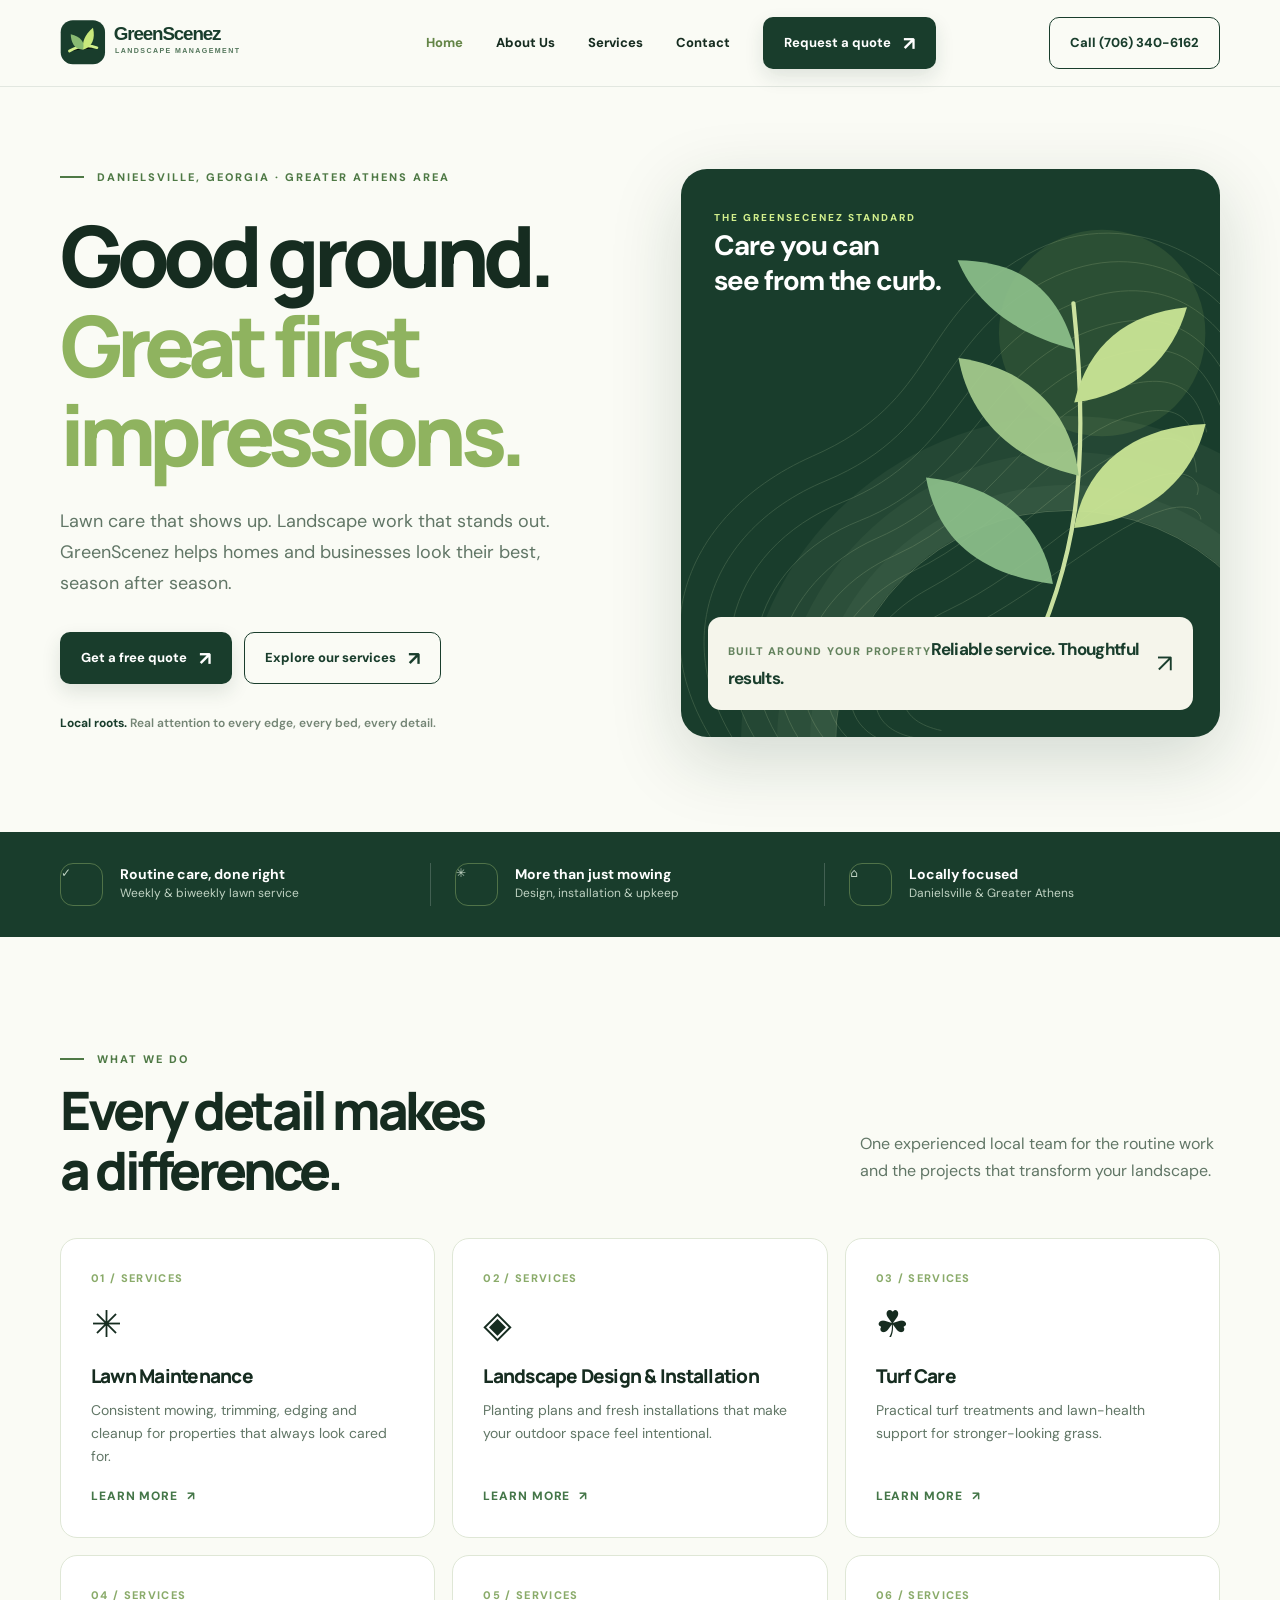
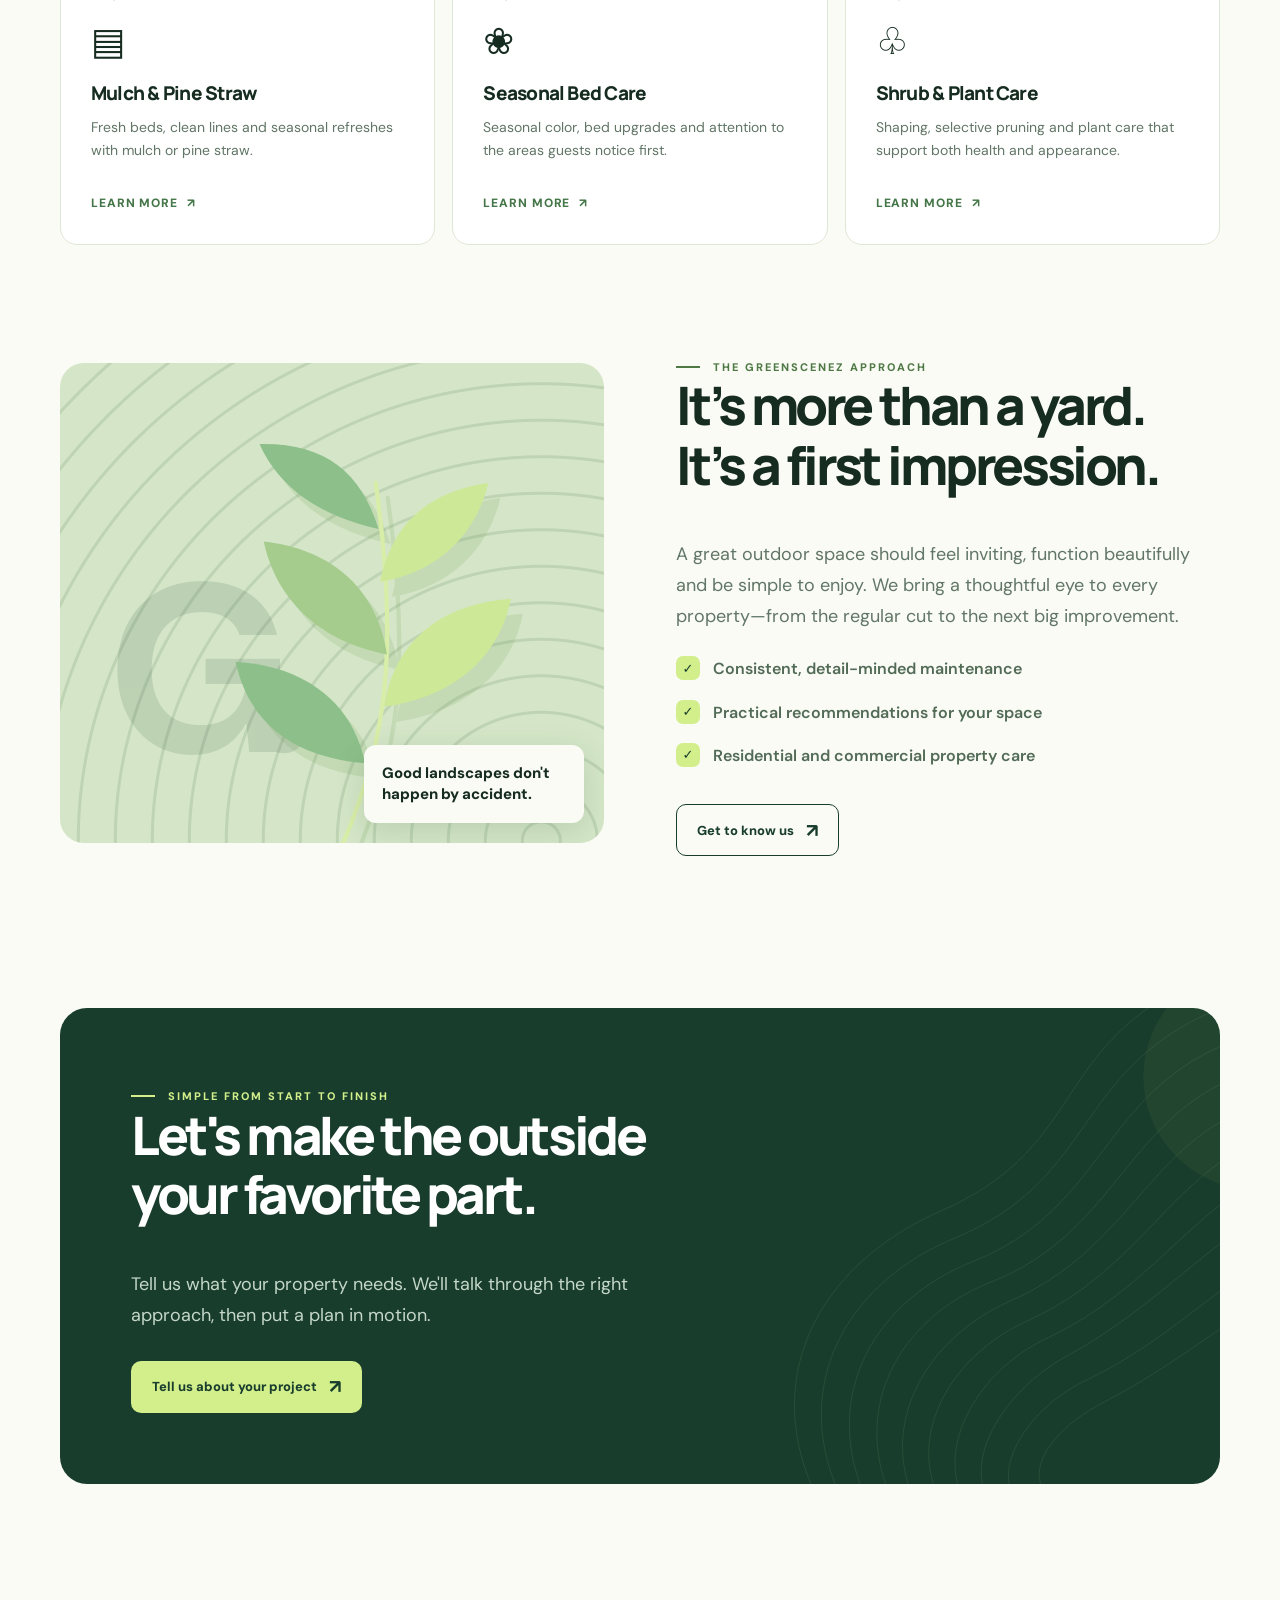
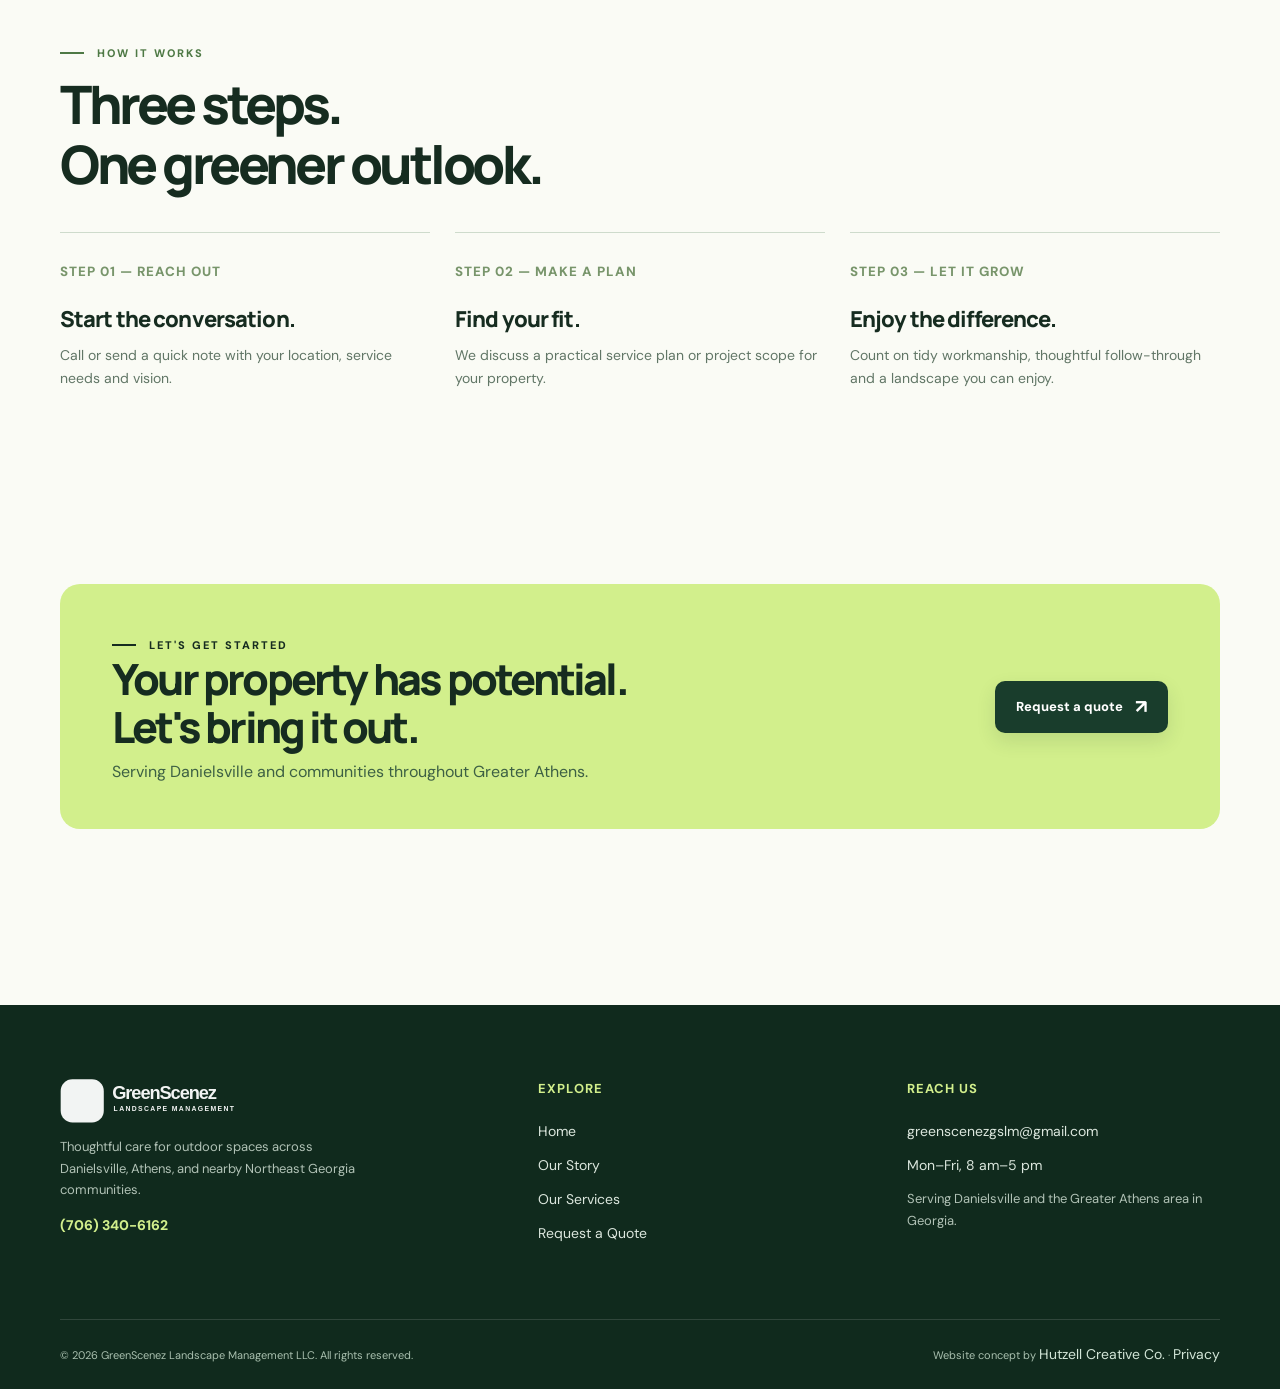
==== index.html @ 38d19617 "Add files via upload" ====
<!doctype html><html lang="en"><head><meta charset="utf-8"><meta name="viewport" content="width=device-width,initial-scale=1"><meta name="theme-color" content="#193d2c"><meta name="description" content="Local lawn maintenance, landscape installation and seasonal care across Danielsville and the Greater Athens area. Explore GreenScenez services."><meta name="robots" content="noindex,nofollow"><title>Landscaping &amp; Lawn Care in Danielsville, GA | GreenScenez Landscape Management</title><meta property="og:type" content="website"><meta property="og:title" content="Landscaping &amp; Lawn Care in Danielsville, GA | GreenScenez"><meta property="og:description" content="Local lawn maintenance, landscape installation and seasonal care across Danielsville and the Greater Athens area. Explore GreenScenez services."><link rel="icon" type="image/svg+xml" href="assets/favicon.svg"><link rel="stylesheet" href="assets/styles.css"><link rel="preconnect" href="https://fonts.googleapis.com"><link rel="preconnect" href="https://fonts.gstatic.com" crossorigin><script type="application/ld+json">{"@context":"https://schema.org","@type":"LandscapingBusiness","name":"GreenScenez Landscape Management LLC","telephone":"+1-706-340-6162","email":"greenscenezgslm@gmail.com","address":{"@type":"PostalAddress","postOfficeBoxNumber":"840","addressLocality":"Danielsville","addressRegion":"GA","postalCode":"30633","addressCountry":"US"},"areaServed":["Madison County, Georgia","Clarke County, Georgia","Oconee County, Georgia","Jackson County, Georgia","Banks County, Georgia","Franklin County, Georgia"],"openingHoursSpecification":{"@type":"OpeningHoursSpecification","dayOfWeek":["Monday","Tuesday","Wednesday","Thursday","Friday"],"opens":"08:00","closes":"17:00"}}</script><script defer src="assets/script.js"></script></head><body><a class="skip" href="#main">Skip to content</a><header class="nav"><div class="container nav-inner"><a class="brand" href="index.html" aria-label="GreenScenez home"><img src="assets/wordmark.svg" alt="GreenScenez Landscape Management" width="252" height="49"></a><nav class="nav-links" id="site-menu" aria-label="Main navigation"><a href="index.html" aria-current="page">Home</a><a href="about.html">About Us</a><a href="services.html">Services</a><a href="contact.html">Contact</a><a href="contact.html" class="btn primary">Request a quote <span class="arrow" aria-hidden="true">↗</span></a></nav><div class="nav-actions"><a class="btn outline" href="tel:+17063406162">Call (706) 340-6162</a><button class="nav-toggle" type="button" aria-label="Toggle navigation" aria-controls="site-menu" aria-expanded="false"><span></span><span></span><span></span></button></div></div></header><main id="main"><section class="hero"><div class="container hero-grid"><div class="hero-copy reveal"><span class="eyebrow green">Danielsville, Georgia · Greater Athens Area</span><h1 class="display">Good ground.<br><span class="outline-text">Great first impressions.</span></h1><p class="lead">Lawn care that shows up. Landscape work that stands out. GreenScenez helps homes and businesses look their best, season after season.</p><div class="hero-cta"><a class="btn primary" href="contact.html">Get a free quote <span class="arrow">↗</span></a><a class="btn outline" href="services.html">Explore our services <span class="arrow">↗</span></a></div><p class="micro"><strong>Local roots.</strong> Real attention to every edge, every bed, every detail.</p></div><div class="showcase reveal" role="img" aria-label="Decorative botanical illustration and contour-line design; no project photograph"><div class="showcase-top"><span>THE GREENSECENEZ STANDARD</span><strong>Care you can<br>see from the curb.</strong></div><img src="assets/sprig.svg" alt="" class="showcase-sprig"><div class="showcase-label"><div><small>Built around your property</small><strong>Reliable service. Thoughtful results.</strong></div><span class="arrow" style="font-size:25px">↗</span></div></div></div></section>
<section class="proof-strip"><div class="container proof-inner"><div class="proof-item"><span class="proof-icon">✓</span><div><strong>Routine care, done right</strong><span>Weekly &amp; biweekly lawn service</span></div></div><div class="proof-item"><span class="proof-icon">✳</span><div><strong>More than just mowing</strong><span>Design, installation &amp; upkeep</span></div></div><div class="proof-item"><span class="proof-icon">⌂</span><div><strong>Locally focused</strong><span>Danielsville &amp; Greater Athens</span></div></div></div></section>
<section class="section"><div class="container"><div class="section-head reveal"><div><span class="eyebrow green">What we do</span><h2>Every detail makes<br>a difference.</h2></div><p>One experienced local team for the routine work and the projects that transform your landscape.</p></div><div class="services-grid"><a href="services.html" class="service-card reveal"><small class="service-num">01 / SERVICES</small><span class="service-glyph" aria-hidden="true">✳</span><h3>Lawn Maintenance</h3><p>Consistent mowing, trimming, edging and cleanup for properties that always look cared for.</p><span class="text-link">Learn more <span aria-hidden="true">↗</span></span></a><a href="services.html" class="service-card reveal"><small class="service-num">02 / SERVICES</small><span class="service-glyph" aria-hidden="true">◈</span><h3>Landscape Design & Installation</h3><p>Planting plans and fresh installations that make your outdoor space feel intentional.</p><span class="text-link">Learn more <span aria-hidden="true">↗</span></span></a><a href="services.html" class="service-card reveal"><small class="service-num">03 / SERVICES</small><span class="service-glyph" aria-hidden="true">☘</span><h3>Turf Care</h3><p>Practical turf treatments and lawn-health support for stronger-looking grass.</p><span class="text-link">Learn more <span aria-hidden="true">↗</span></span></a><a href="services.html" class="service-card reveal"><small class="service-num">04 / SERVICES</small><span class="service-glyph" aria-hidden="true">▤</span><h3>Mulch & Pine Straw</h3><p>Fresh beds, clean lines and seasonal refreshes with mulch or pine straw.</p><span class="text-link">Learn more <span aria-hidden="true">↗</span></span></a><a href="services.html" class="service-card reveal"><small class="service-num">05 / SERVICES</small><span class="service-glyph" aria-hidden="true">❀</span><h3>Seasonal Bed Care</h3><p>Seasonal color, bed upgrades and attention to the areas guests notice first.</p><span class="text-link">Learn more <span aria-hidden="true">↗</span></span></a><a href="services.html" class="service-card reveal"><small class="service-num">06 / SERVICES</small><span class="service-glyph" aria-hidden="true">♧</span><h3>Shrub & Plant Care</h3><p>Shaping, selective pruning and plant care that support both health and appearance.</p><span class="text-link">Learn more <span aria-hidden="true">↗</span></span></a></div></div></section><section class="section sm" style="padding-top:0"><div class="container"><div class="two-col"><div class="picture-block art reveal"><span class="big-symbol">G.</span><img src="assets/sprig.svg" alt="" loading="lazy"><span class="overlay-tag">Good landscapes don't happen by accident.</span></div><div class="reveal"><span class="eyebrow green">The GreenScenez approach</span><h2>It’s more than a yard.<br>It’s a first impression.</h2><p class="lead">A great outdoor space should feel inviting, function beautifully and be simple to enjoy. We bring a thoughtful eye to every property—from the regular cut to the next big improvement.</p><div class="bullets"><div class="bullet"><span>Consistent, detail-minded maintenance</span></div><div class="bullet"><span>Practical recommendations for your space</span></div><div class="bullet"><span>Residential and commercial property care</span></div></div><a href="about.html" class="btn outline">Get to know us <span class="arrow">↗</span></a></div></div></div></section><section class="section sm"><div class="container"><div class="panel-dark reveal"><span class="eyebrow lime">Simple from start to finish</span><h2>Let's make the outside<br>your favorite part.</h2><p class="lead" style="max-width:530px">Tell us what your property needs. We'll talk through the right approach, then put a plan in motion.</p><div style="margin-top:30px"><a href="contact.html" class="btn lime">Tell us about your project <span class="arrow">↗</span></a></div></div></div></section><section class="section sm"><div class="container"><div class="section-head"><div><span class="eyebrow green">How it works</span><h2>Three steps.<br>One greener outlook.</h2></div></div><div class="steps"><div class="step reveal"><small>STEP 01 — REACH OUT</small><h3>Start the conversation.</h3><p>Call or send a quick note with your location, service needs and vision.</p></div><div class="step reveal"><small>STEP 02 — MAKE A PLAN</small><h3>Find your fit.</h3><p>We discuss a practical service plan or project scope for your property.</p></div><div class="step reveal"><small>STEP 03 — LET IT GROW</small><h3>Enjoy the difference.</h3><p>Count on tidy workmanship, thoughtful follow-through and a landscape you can enjoy.</p></div></div></div></section><section class="section sm"><div class="container"><div class="cta-panel reveal"><div><span class="eyebrow">Let's get started</span><h2>Your property has potential.<br>Let's bring it out.</h2><p>Serving Danielsville and communities throughout Greater Athens.</p></div><a class="btn primary" href="contact.html">Request a quote <span class="arrow">↗</span></a></div></div></section></main><footer class="footer"><div class="container footer-main"><div><a class="brand" href="index.html"><img src="assets/wordmark.svg" alt="GreenScenez Landscape Management"></a><p>Thoughtful care for outdoor spaces across Danielsville, Athens, and nearby Northeast Georgia communities.</p><a href="tel:+17063406162" style="color:var(--leaf);font-weight:800">(706) 340-6162</a></div><div><h4>Explore</h4><a href="index.html">Home</a><a href="about.html">Our Story</a><a href="services.html">Our Services</a><a href="contact.html">Request a Quote</a></div><div><h4>Reach us</h4><a href="mailto:greenscenezgslm@gmail.com">greenscenezgslm@gmail.com</a><a href="tel:+17063406162">Mon–Fri, 8 am–5 pm</a><p>Serving Danielsville and the Greater Athens area in Georgia.</p></div></div><div class="container footer-bottom"><span>© <span data-year>2026</span> GreenScenez Landscape Management LLC. All rights reserved.</span><span>Website concept by <a href="https://hutzellcreativeco.com/" rel="noopener" target="_blank">Hutzell Creative Co.</a> · <a href="privacy.html">Privacy</a></span></div></footer></body></html>
---- assets/styles.css ----
@import url('https://fonts.googleapis.com/css2?family=DM+Sans:wght@400;500;600;700;800&family=Manrope:wght@400;500;600;700;800&display=swap');
:root{--pine:#193d2c;--forest:#113020;--leaf:#d2ef8c;--sage:#8cbf8a;--muted:#617666;--cream:#f5f5eb;--chalk:#fafbf5;--line:#dfe7d6;--ink:#162c20;--radius:20px}*{box-sizing:border-box}html{scroll-behavior:smooth;scroll-padding-top:90px}body{margin:0;background:var(--chalk);color:var(--ink);font:16px/1.65 'DM Sans',system-ui,sans-serif;-webkit-font-smoothing:antialiased}a{color:inherit;text-decoration:none}button,input,textarea,select{font:inherit}button{cursor:pointer}img{max-width:100%;display:block}svg{display:block}::selection{background:var(--leaf);color:var(--forest)}.skip{position:absolute;top:-90px;left:12px;z-index:500;background:white;padding:10px 18px}.skip:focus{top:8px}.container{width:min(1160px,calc(100% - 48px));margin-inline:auto}.nav{position:sticky;top:0;z-index:100;background:rgba(250,251,245,.94);backdrop-filter:blur(18px);border-bottom:1px solid rgba(25,61,44,.1)}.nav-inner{min-height:86px;display:flex;align-items:center;justify-content:space-between;gap:20px}.brand{display:flex;align-items:center}.brand img{width:252px;height:auto}.nav-links{display:flex;align-items:center;gap:33px}.nav-links a{font-weight:750;font-size:13px;transition:color .2s}.nav-links a:not(.btn):hover,.nav-links a[aria-current=page]{color:#648547}.nav-actions{display:flex;align-items:center;gap:12px}.nav-toggle{display:none;border:1px solid var(--line);width:44px;height:44px;background:transparent;border-radius:10px;align-items:center;justify-content:center;flex-direction:column;gap:5px}.nav-toggle span{width:18px;height:2px;background:var(--pine);border-radius:3px}.btn{display:inline-flex;align-items:center;gap:12px;justify-content:center;min-height:52px;padding:13px 20px;border-radius:10px;font-weight:800;font-size:13px;border:1px solid transparent;transition:transform .2s,background .2s,color .2s,box-shadow .2s}.btn:hover{transform:translateY(-2px)}.btn.primary{background:var(--pine);color:white;box-shadow:0 8px 19px rgba(25,61,44,.12)}.btn.primary:hover{background:#2b5c38}.btn.lime{background:var(--leaf);color:var(--pine)}.btn.lime:hover{background:#e5faad}.btn.outline{border-color:var(--pine);color:var(--pine);background:transparent}.btn.light{background:white;color:var(--pine)}.arrow{font-size:19px;line-height:1}.eyebrow{font-size:11px;font-weight:800;letter-spacing:2px;text-transform:uppercase;display:inline-flex;align-items:center;gap:13px}.eyebrow:before{content:'';height:2px;width:24px;background:currentColor}.eyebrow.green{color:#4e7945}.eyebrow.lime{color:var(--leaf)}.display,h1,h2,h3,p{margin-top:0}.display{font-family:Manrope,system-ui,sans-serif;font-weight:800;letter-spacing:-.075em;line-height:1.055;font-size:clamp(53px,6.6vw,93px)}h1{font-family:Manrope,system-ui,sans-serif;font-weight:800;font-size:clamp(45px,5.4vw,73px);letter-spacing:-.067em;line-height:1.07}h2{font-family:Manrope,system-ui,sans-serif;font-weight:800;font-size:clamp(32px,4.3vw,53px);letter-spacing:-.065em;line-height:1.12}h3{font-family:Manrope,system-ui,sans-serif;font-weight:800;font-size:22px;letter-spacing:-.04em;line-height:1.24}p{color:var(--muted)}.lead{font-size:18px;line-height:1.73}.section{padding-block:105px}.section.sm{padding-block:76px}.section-head{display:flex;align-items:end;justify-content:space-between;gap:22px;margin-bottom:38px}.section-head h2{max-width:680px;margin:13px 0 0}.section-head p{max-width:360px}.hero{overflow:hidden}.hero-grid{display:grid;grid-template-columns:1fr 0.97fr;min-height:675px;align-items:center;gap:65px;padding-block:73px 86px}.hero-copy{max-width:590px}.hero-copy h1{margin:24px 0 28px}.hero-copy .outline-text{color:#8fb35f}.hero-copy .lead{max-width:505px}.hero-cta{display:flex;gap:12px;flex-wrap:wrap;margin-top:33px}.micro{margin-top:30px;color:#748575;font-size:12px;font-weight:600}.micro strong{color:var(--pine)}.showcase{height:568px;border-radius:26px;background:var(--pine);position:relative;overflow:hidden;isolation:isolate;box-shadow:0 22px 70px rgba(19,54,36,.17)}.showcase:before{content:'';position:absolute;inset:0;background:url('contours.svg') center/cover no-repeat;opacity:1}.showcase:after{content:'';position:absolute;right:-15%;bottom:-42%;width:86%;aspect-ratio:1;border-radius:50%;border:1px solid rgba(223,242,190,.24);box-shadow:0 0 0 25px rgba(223,242,190,.04),0 0 0 58px rgba(223,242,190,.045),0 0 0 94px rgba(223,242,190,.05)}.showcase-top{position:absolute;left:33px;top:34px;color:var(--leaf);z-index:1}.showcase-top span{font-size:10px;letter-spacing:2px;font-weight:800}.showcase-top strong{display:block;font-size:28px;letter-spacing:-1px;color:#fff;line-height:1.24}.showcase-sprig{position:absolute;width:80%;max-width:440px;height:80%;object-fit:contain;right:-8%;bottom:6%;transform:rotate(2deg);opacity:.93;z-index:1}.showcase-label{position:absolute;bottom:27px;left:27px;right:27px;padding:18px 20px;background:#f5f5eb;color:var(--pine);border-radius:13px;display:flex;align-items:center;justify-content:space-between;z-index:2;gap:12px}.showcase-label strong{font-size:17px;letter-spacing:-.04em}.showcase-label small{font-size:11px;letter-spacing:.11em;text-transform:uppercase;font-weight:800;color:#63825d}.proof-strip{background:var(--pine);color:white}.proof-inner{display:grid;grid-template-columns:repeat(3,1fr);gap:24px;padding-block:31px}.proof-item{display:flex;align-items:center;gap:17px;border-right:1px solid rgba(255,255,255,.18);padding-right:16px}.proof-item:last-child{border:0}.proof-icon{display:grid;place-items:center;flex:0 0 43px;height:43px;border-radius:13px;border:1px solid rgba(210,239,140,.3);font-size:18px;color:var(--leaf)}.proof-item strong{font-size:14px;display:block;line-height:1.3}.proof-item span{font-size:12px;color:#bfd2c2;display:block}.services-grid{display:grid;grid-template-columns:repeat(3,1fr);gap:17px}.service-card{background:#fff;border:1px solid var(--line);border-radius:17px;padding:30px;min-height:290px;display:flex;flex-direction:column;transition:box-shadow .24s,transform .24s,border-color .24s}.service-card:hover{box-shadow:0 14px 45px rgba(22,55,35,.09);transform:translateY(-3px);border-color:#c2d9b1}.service-num{font-size:11px;font-weight:800;letter-spacing:.12em;color:#8aab6a}.service-glyph{font-size:37px;margin:19px 0 22px;line-height:1}.service-card h3{font-size:19px;margin:0 0 10px}.service-card p{font-size:14px;margin:0 0 19px}.service-card .text-link{margin-top:auto}.text-link{display:inline-flex;align-items:center;gap:9px;font-size:12px;font-weight:800;color:#447648;text-transform:uppercase;letter-spacing:.9px}.text-link:hover{text-decoration:underline}.panel-dark{border-radius:27px;background:var(--pine);color:white;padding:71px;position:relative;overflow:hidden}.panel-dark p{color:#c4d7c8}.panel-dark h2{max-width:660px}.panel-dark .eyebrow{color:var(--leaf)}.panel-dark:after{content:'';position:absolute;right:-180px;top:-110px;width:620px;height:620px;pointer-events:none;background:url('contours.svg') center/contain no-repeat;opacity:.5}.panel-dark>*,.panel-dark .narrow{position:relative;z-index:1}.two-col{display:grid;grid-template-columns:1fr 1fr;align-items:center;gap:72px}.picture-block{min-height:480px;border-radius:24px;position:relative;overflow:hidden;background:#e6eddf}.picture-block.art{background:#d4e6c7}.picture-block:before{content:'';position:absolute;inset:-5%;background:repeating-radial-gradient(ellipse at 85% 95%,transparent 0 17px,rgba(40,87,44,.13) 18px 20px,transparent 21px 37px)}.picture-block .big-symbol{font-size:240px;letter-spacing:-.15em;line-height:1;position:absolute;left:9%;bottom:11%;color:var(--pine);font-weight:800;opacity:.12}.picture-block .overlay-tag{position:absolute;right:20px;bottom:20px;max-width:220px;padding:18px;background:var(--chalk);border-radius:12px;font-weight:800;line-height:1.4;font-size:15px;box-shadow:0 8px 30px #254b2b24}.picture-block img{max-height:94%;position:absolute;left:22%;bottom:-8%;filter:drop-shadow(12px 15px 0 #6e985328)}.bullets{display:grid;gap:17px;margin:24px 0 35px}.bullet{display:flex;align-items:flex-start;gap:13px}.bullet:before{content:'✓';color:var(--pine);display:grid;place-items:center;flex:0 0 24px;height:24px;background:var(--leaf);border-radius:7px;font-size:13px;font-weight:800}.bullet span{font-weight:600;color:#526b56}.steps{display:grid;grid-template-columns:repeat(3,1fr);gap:25px;margin-top:35px}.step{border-top:1px solid #cedbcc;padding:28px 0}.step small{display:block;color:#78956b;font-weight:800;margin-bottom:23px;letter-spacing:1px}.step h3{margin:0 0 11px}.step p{font-size:14px}.cta-panel{display:flex;align-items:center;justify-content:space-between;gap:25px;padding:44px 52px;background:var(--leaf);border-radius:20px}.cta-panel h2{font-size:clamp(28px,4vw,43px);max-width:620px;margin:0}.cta-panel p{margin:8px 0 0;color:#3d6044}.page-hero{padding:94px 0 75px;background:var(--cream);position:relative;overflow:hidden}.page-hero:after{content:'';position:absolute;right:-20%;bottom:-80%;width:800px;height:800px;background:url('contours.svg') center/cover;filter:brightness(.5);opacity:.27;pointer-events:none}.page-hero .container{position:relative;z-index:1}.page-hero h1{max-width:830px;margin:20px 0}.page-hero .lead{max-width:690px}.small-cap{font-size:12px;font-weight:800;letter-spacing:1px;text-transform:uppercase}.feature-list{display:grid;grid-template-columns:repeat(2,1fr);gap:16px;margin-top:38px}.feature{background:white;border:1px solid var(--line);border-radius:14px;padding:25px}.feature .feature-icon{width:38px;height:38px;border-radius:10px;display:grid;place-items:center;background:var(--cream);font-size:21px;margin-bottom:19px}.feature h3{font-size:18px;margin-bottom:7px}.feature p{font-size:14px;margin:0}.area-tags{display:flex;flex-wrap:wrap;gap:10px;margin-top:22px}.area-tag{border:1px solid #d6e2cb;border-radius:100px;padding:8px 14px;color:#54765a;background:#fff;font-size:13px;font-weight:700}.services-list{display:grid;gap:15px}.service-row{display:grid;grid-template-columns:92px 1fr auto;align-items:start;gap:30px;border:1px solid var(--line);background:white;border-radius:18px;padding:32px}.service-row .number{width:62px;height:62px;background:var(--cream);color:var(--pine);border-radius:16px;display:grid;place-items:center;font-size:22px;font-weight:800}.service-row h2{font-size:26px;margin:2px 0 9px}.service-row p{max-width:730px;font-size:14px;margin:0}.service-row .service-tag{color:#4c7e52;font-size:11px;font-weight:800;text-transform:uppercase;letter-spacing:1px;white-space:nowrap}.contact-grid{display:grid;grid-template-columns:0.86fr 1.14fr;gap:60px}.contact-card{background:var(--pine);color:white;padding:43px;border-radius:22px;position:relative;overflow:hidden}.contact-card:after{content:'';position:absolute;right:-240px;bottom:-290px;width:600px;height:600px;background:url('contours.svg') center/cover;opacity:.4;pointer-events:none}.contact-card>*{position:relative;z-index:1}.contact-card h2{font-size:34px}.contact-card p{color:#c4d9c8}.contact-detail{display:flex;align-items:flex-start;gap:13px;padding:18px 0;border-top:1px solid #ffffff22}.contact-detail b{display:block;font-size:12px;letter-spacing:.1em;text-transform:uppercase;color:var(--leaf)}.contact-detail a,.contact-detail span{color:#fff;font-size:15px}.contact-detail a:hover{text-decoration:underline}.contact-detail .cd-icon{color:var(--leaf)}.form-wrap{background:#fff;padding:36px;border:1px solid var(--line);border-radius:19px}.form-wrap h2{font-size:32px;margin-bottom:8px}.form-wrap>p{font-size:14px;margin-bottom:25px}.form-grid{display:grid;grid-template-columns:1fr 1fr;gap:18px}.field{display:flex;flex-direction:column;gap:7px}.field.full{grid-column:1/-1}.field label{font-size:12px;font-weight:800;color:#426247}.field input,.field textarea,.field select{background:#fbfcf8;border:1px solid #cfddca;border-radius:9px;min-height:48px;padding:12px 14px;width:100%;color:var(--ink);outline:none}.field textarea{min-height:140px;resize:vertical}.field :is(input,textarea,select):focus{border-color:#568c54;box-shadow:0 0 0 3px #b0d68544}.field :is(input,textarea,select)::placeholder{color:#869687}.form-note{font-size:11px;color:#708271;margin-top:10px}.footer{background:#102a1d;color:#fff;margin-top:100px}.footer-main{display:grid;grid-template-columns:1.35fr 1fr 1fr;gap:55px;padding:73px 0 63px}.footer h4{font-size:13px;letter-spacing:1.1px;text-transform:uppercase;margin:0 0 20px;color:var(--leaf)}.footer p{color:#b1c2b6;font-size:13px;max-width:310px}.footer .brand img{width:245px;filter:brightness(0) invert(1);opacity:.95}.footer a{display:block;color:#dce7de;font-size:14px;margin-bottom:11px}.footer a:hover{color:var(--leaf)}.footer-bottom{border-top:1px solid #ffffff22;display:flex;align-items:center;justify-content:space-between;gap:15px;padding:23px 0;color:#a9c0af;font-size:11px}.footer-bottom a{display:inline;margin:0;color:#d3e6d8}.reveal{opacity:0;transform:translateY(19px);transition:opacity .7s ease,transform .7s ease}.reveal.visible{opacity:1;transform:none}.subtle-divider{height:1px;background:var(--line);margin-block:36px}.intro-block{max-width:750px}.intro-block h2{margin:14px 0 20px}.intro-block p{font-size:17px}.faq{border-top:1px solid #d8e4d0}.faq details{border-bottom:1px solid #d8e4d0;padding:21px 0}.faq summary{font-weight:800;cursor:pointer;list-style:none;display:flex;align-items:center;justify-content:space-between;gap:12px}.faq summary::-webkit-details-marker{display:none}.faq summary:after{content:'+';font-size:24px;font-weight:400}.faq details[open] summary:after{content:'−'}.faq p{margin:12px 0 0;max-width:800px;font-size:14px}.quote-inline{font-size:22px;font-weight:700;letter-spacing:-.03em;max-width:700px;color:var(--pine)}.white-space{height:25px}.btn:focus-visible,a:focus-visible,summary:focus-visible,button:focus-visible{outline:3px solid #91b64b;outline-offset:3px}@media(max-width:1000px){.nav-links{gap:15px}.hero-grid{gap:35px;min-height:620px}.showcase{height:515px}.panel-dark{padding:53px}.footer-main{gap:24px}}@media(max-width:800px){.container{width:min(100% - 34px,620px)}.nav-inner{min-height:74px}.brand img{width:205px}.nav-toggle{display:flex}.nav-links{position:absolute;top:73px;left:0;right:0;background:var(--chalk);border-bottom:1px solid var(--line);box-shadow:0 14px 24px #163b2610;padding:19px 17px 25px;display:none;flex-direction:column;align-items:stretch;gap:7px}.nav-links.is-open{display:flex}.nav-links a{padding:10px 0;font-size:15px}.nav-links a.btn{padding:13px 20px}.nav-actions .btn{display:none}.hero-grid,.two-col,.contact-grid{grid-template-columns:1fr}.hero-grid{gap:25px;padding:57px 0 58px}.showcase{height:440px}.section{padding-block:74px}.section.sm{padding-block:52px}.proof-inner{grid-template-columns:1fr;gap:19px}.proof-item{border-right:0;border-bottom:1px solid #ffffff22;padding:0 0 17px}.proof-item:last-child{padding:0}.services-grid{grid-template-columns:1fr 1fr}.two-col{gap:38px}.picture-block{min-height:400px}.steps{grid-template-columns:1fr;gap:0}.step{padding:20px 0}.panel-dark{padding:45px 30px}.section-head{align-items:start;flex-direction:column}.section-head p{margin:0}.cta-panel{padding:36px 28px;align-items:flex-start;flex-direction:column}.footer-main{grid-template-columns:1fr 1fr;gap:40px}.footer-main>:first-child{grid-column:1/-1}.service-row{grid-template-columns:70px 1fr;gap:14px;padding:22px}.service-row .service-tag{grid-column:2}.page-hero{padding-block:70px 55px}.contact-grid{gap:27px}}@media(max-width:520px){.display{font-size:49px}.hero-copy h1{font-size:47px}.hero-copy .lead{font-size:16px}.services-grid,.feature-list,.form-grid{grid-template-columns:1fr}.service-card{min-height:225px}.section-head h2{font-size:34px}.showcase{height:400px}.showcase-label{left:15px;right:15px;bottom:15px}.panel-dark{padding:38px 25px}.footer-main{grid-template-columns:1fr;padding:58px 0 35px;gap:18px}.footer-main>:first-child{grid-column:auto}.footer-bottom{flex-direction:column;align-items:flex-start}.form-wrap,.contact-card{padding:26px 21px}.field.full{grid-column:auto}.service-row{display:block}.service-row .number{margin-bottom:15px}.service-row .service-tag{display:block;margin-top:12px}.hero-cta .btn{flex:1 1 100%}.picture-block{min-height:330px}.picture-block img{left:6%}.contact-card h2{font-size:29px}}@media(prefers-reduced-motion:reduce){*,*:before,*:after{scroll-behavior:auto!important;transition:none!important;animation:none!important}.reveal{opacity:1;transform:none}}
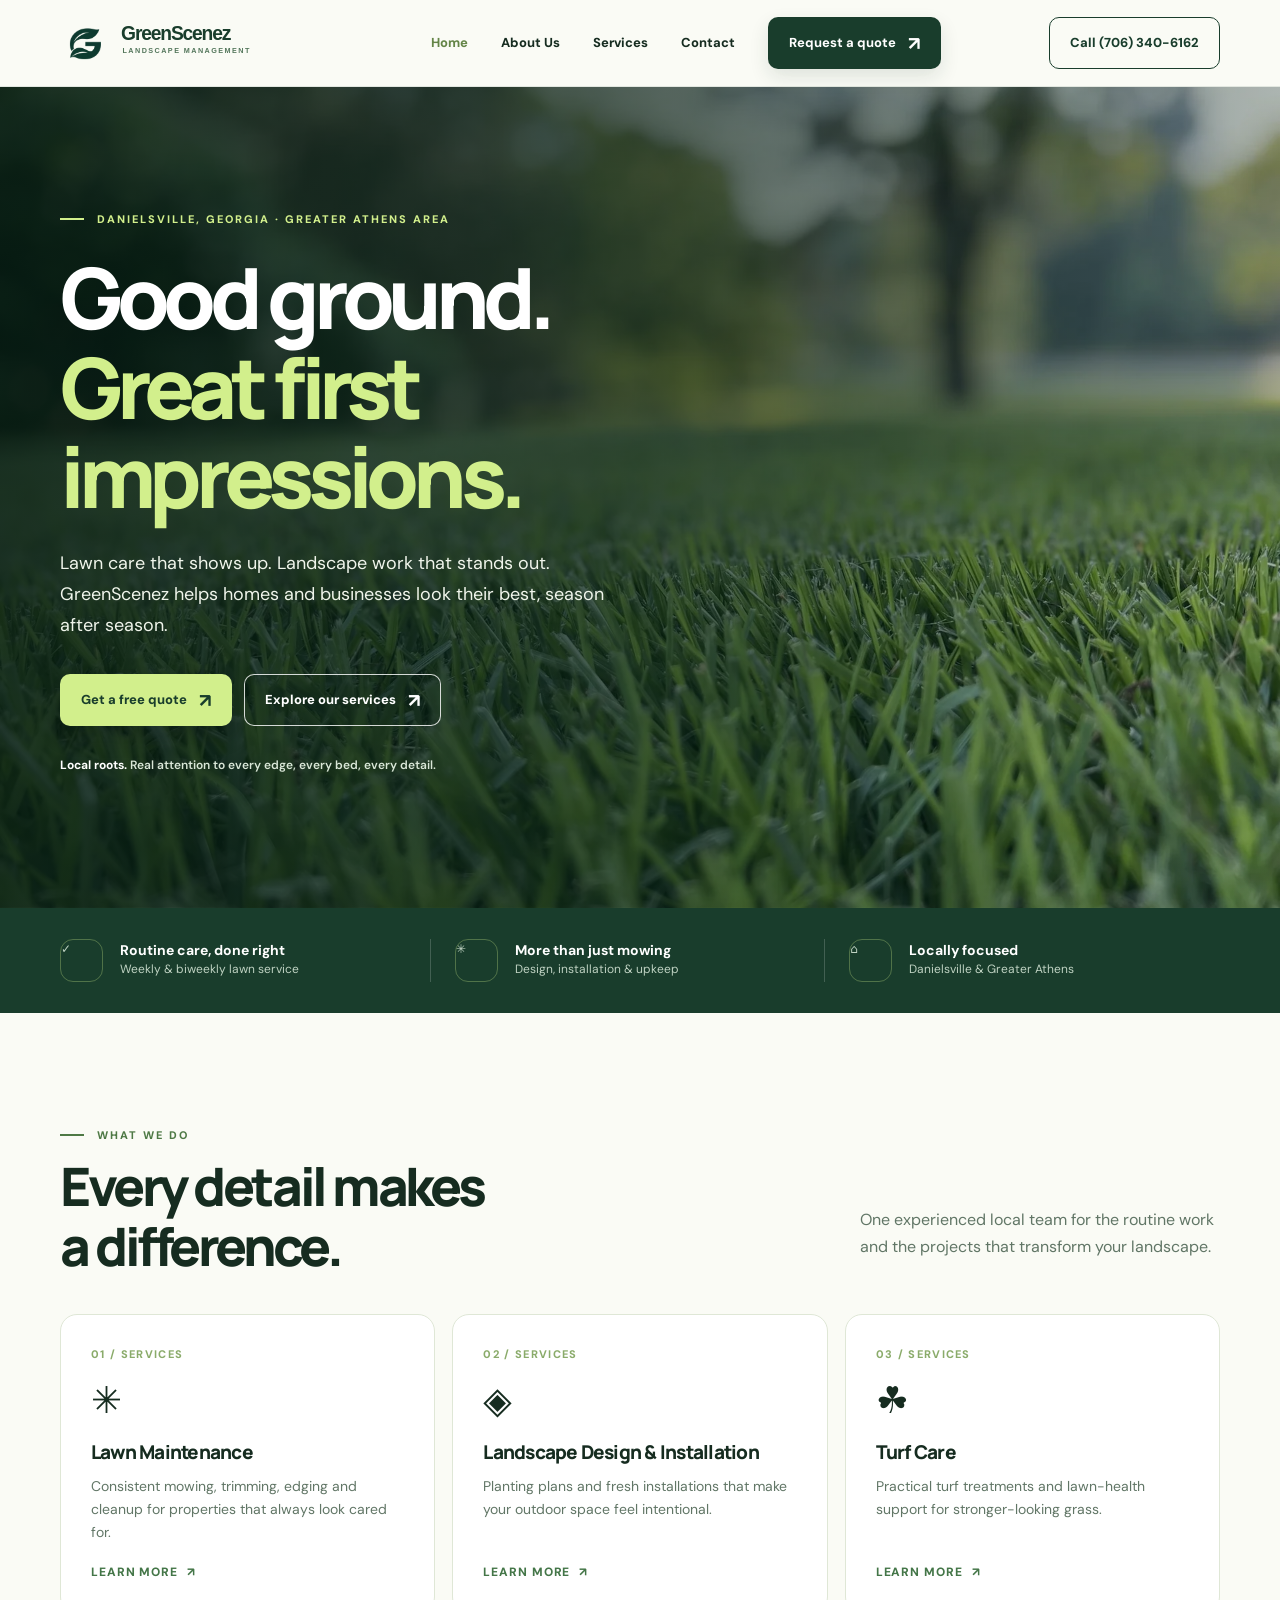
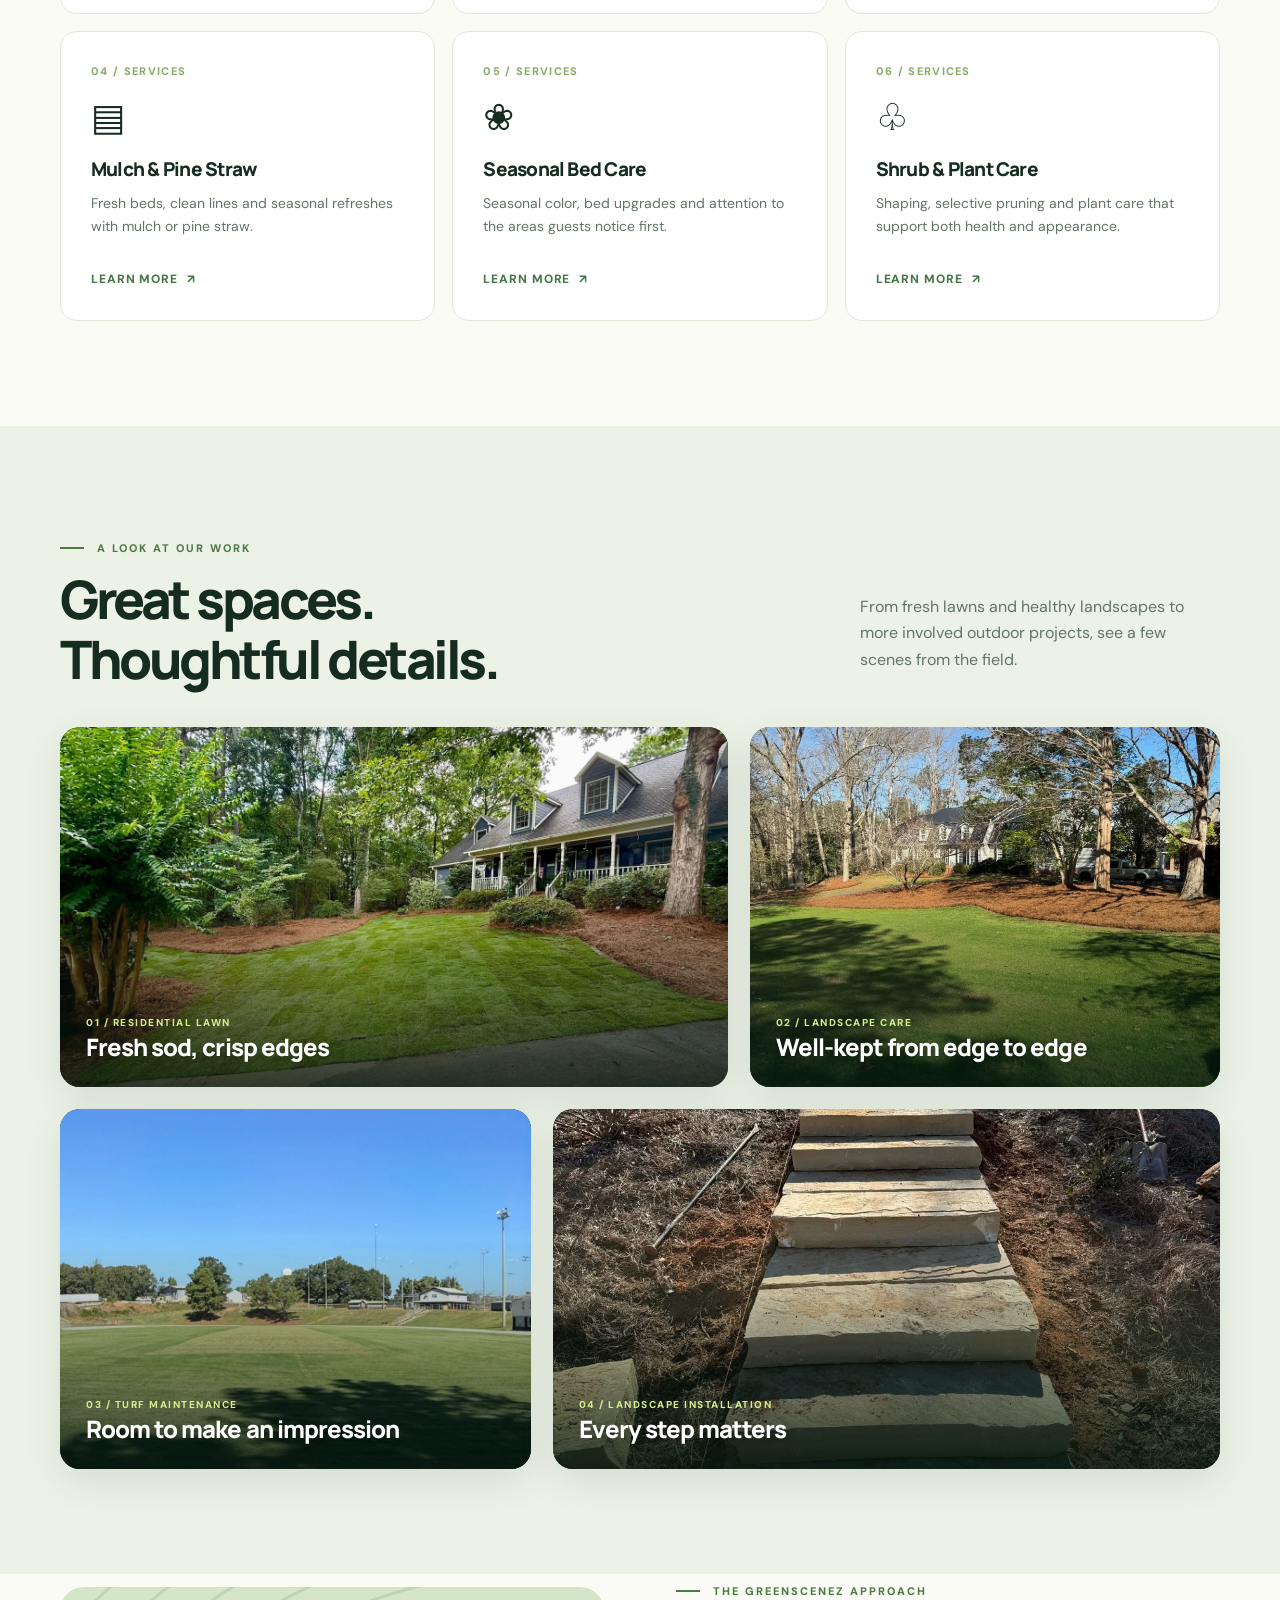
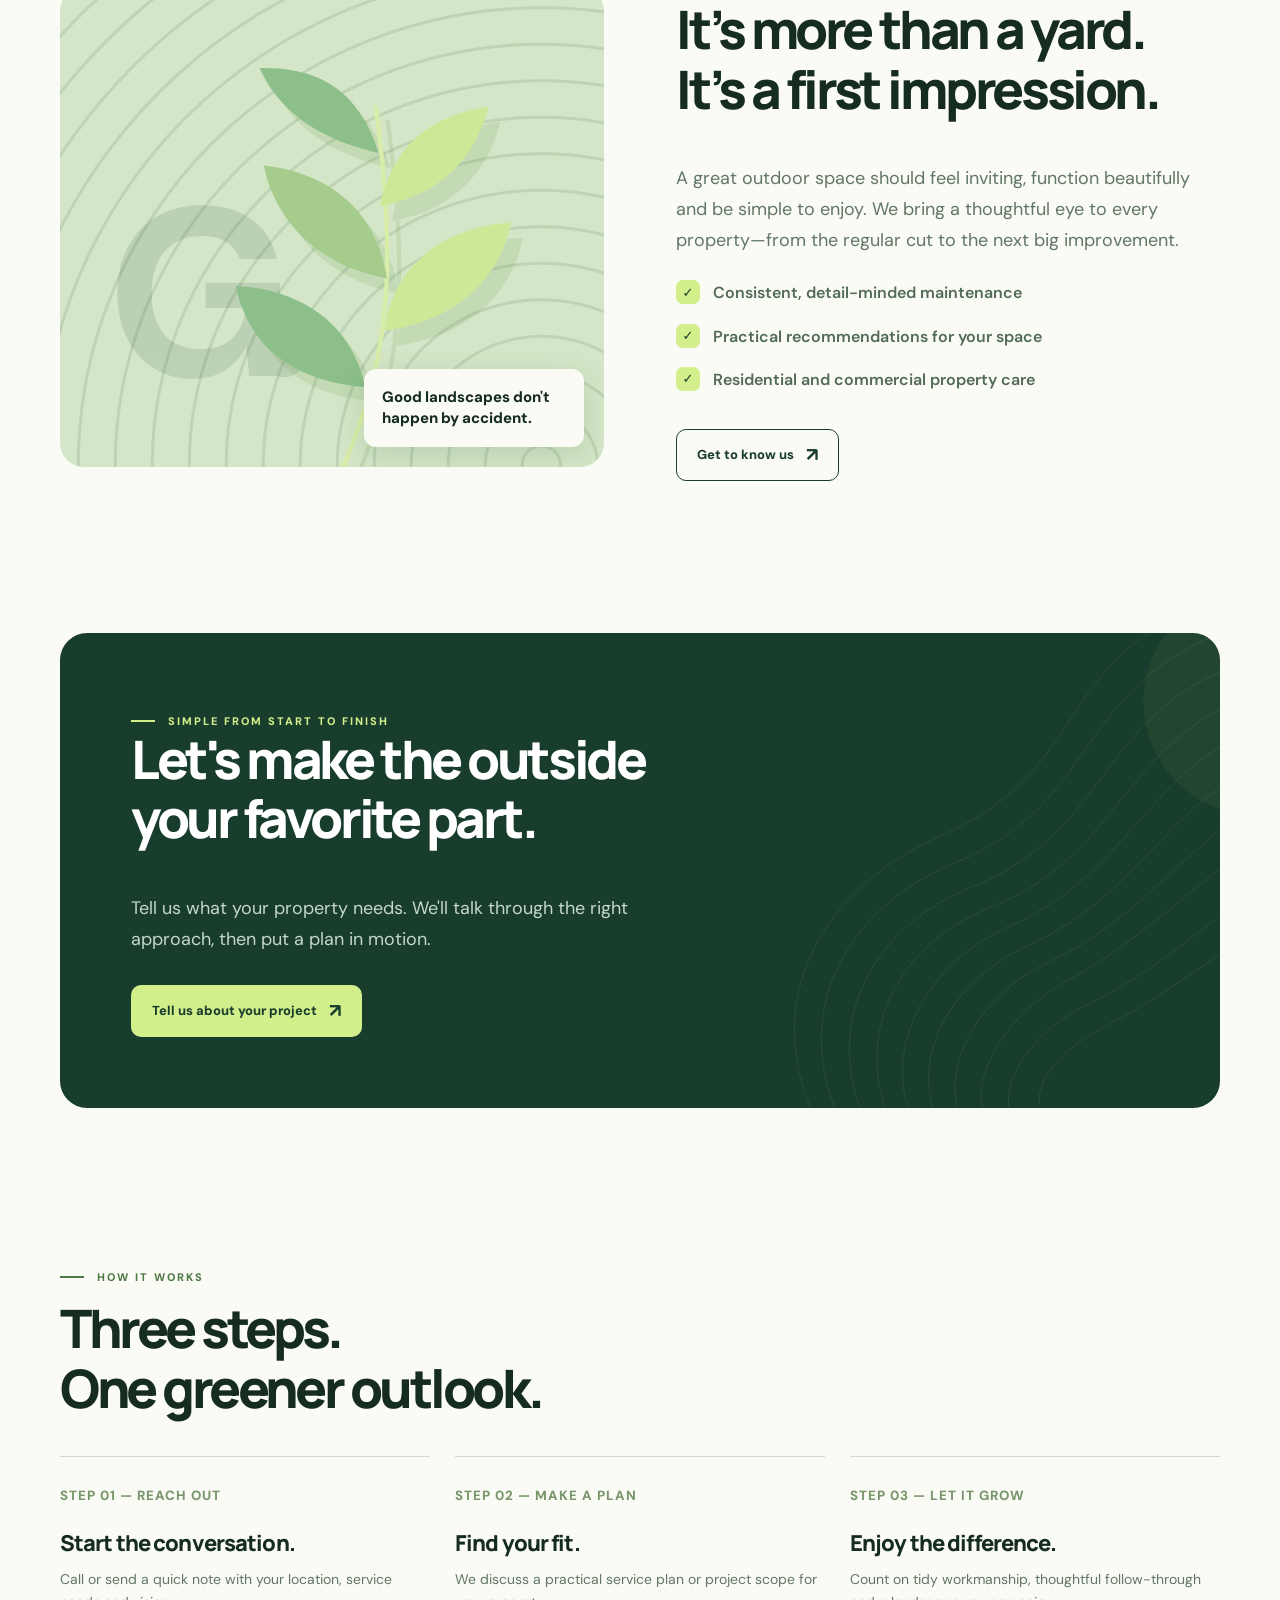
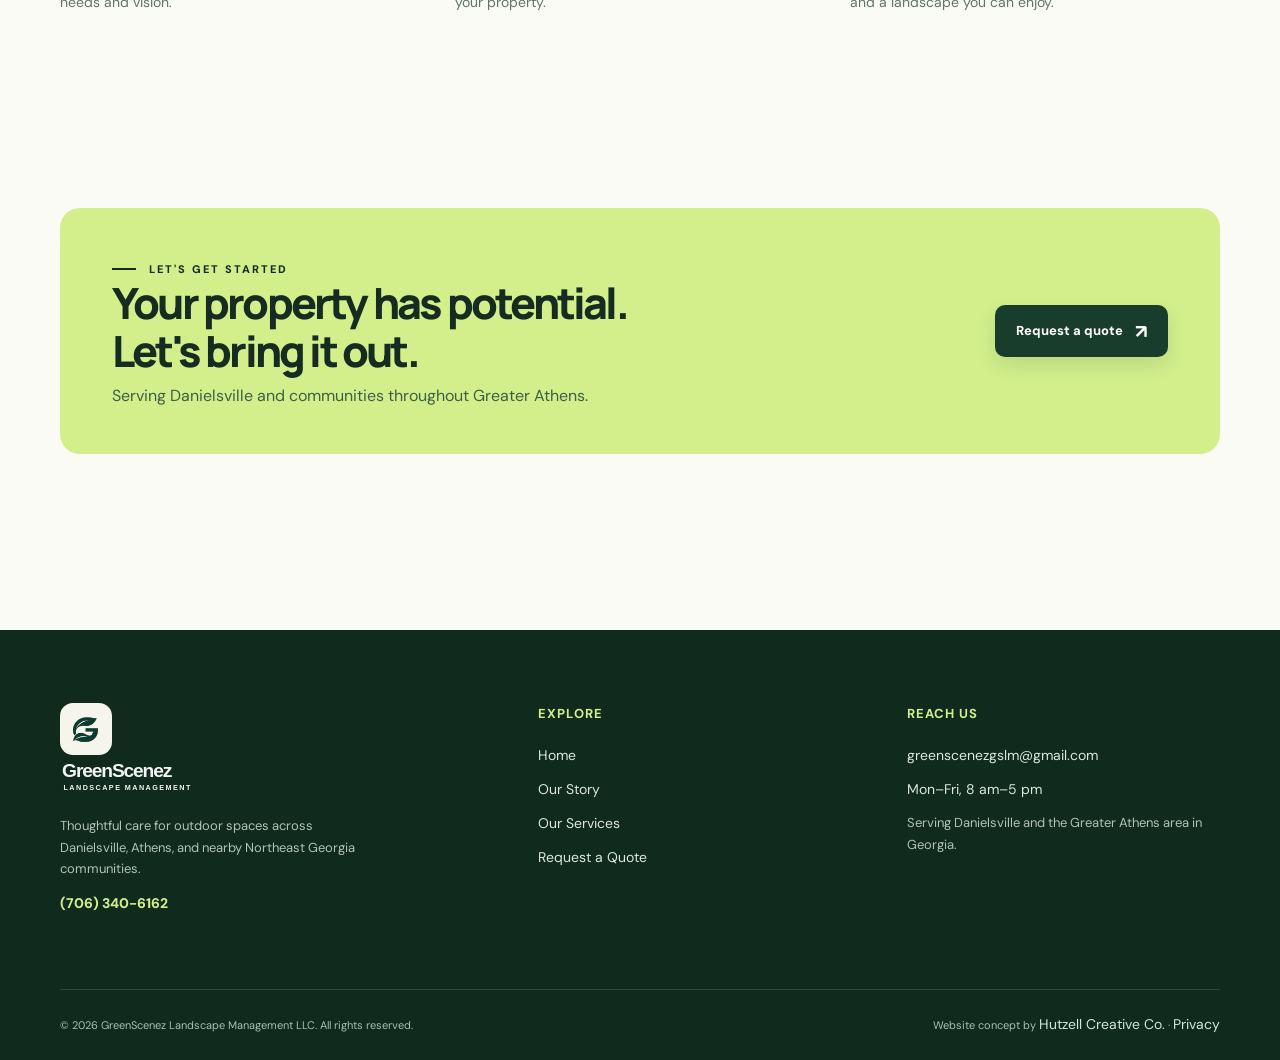
==== commit 9eb49e43: "Add files via upload" ====
--- a/index.html
+++ b/index.html
@@ -1,3 +1,4 @@
-<!doctype html><html lang="en"><head><meta charset="utf-8"><meta name="viewport" content="width=device-width,initial-scale=1"><meta name="theme-color" content="#193d2c"><meta name="description" content="Local lawn maintenance, landscape installation and seasonal care across Danielsville and the Greater Athens area. Explore GreenScenez services."><meta name="robots" content="noindex,nofollow"><title>Landscaping &amp; Lawn Care in Danielsville, GA | GreenScenez Landscape Management</title><meta property="og:type" content="website"><meta property="og:title" content="Landscaping &amp; Lawn Care in Danielsville, GA | GreenScenez"><meta property="og:description" content="Local lawn maintenance, landscape installation and seasonal care across Danielsville and the Greater Athens area. Explore GreenScenez services."><link rel="icon" type="image/svg+xml" href="assets/favicon.svg"><link rel="stylesheet" href="assets/styles.css"><link rel="preconnect" href="https://fonts.googleapis.com"><link rel="preconnect" href="https://fonts.gstatic.com" crossorigin><script type="application/ld+json">{"@context":"https://schema.org","@type":"LandscapingBusiness","name":"GreenScenez Landscape Management LLC","telephone":"+1-706-340-6162","email":"greenscenezgslm@gmail.com","address":{"@type":"PostalAddress","postOfficeBoxNumber":"840","addressLocality":"Danielsville","addressRegion":"GA","postalCode":"30633","addressCountry":"US"},"areaServed":["Madison County, Georgia","Clarke County, Georgia","Oconee County, Georgia","Jackson County, Georgia","Banks County, Georgia","Franklin County, Georgia"],"openingHoursSpecification":{"@type":"OpeningHoursSpecification","dayOfWeek":["Monday","Tuesday","Wednesday","Thursday","Friday"],"opens":"08:00","closes":"17:00"}}</script><script defer src="assets/script.js"></script></head><body><a class="skip" href="#main">Skip to content</a><header class="nav"><div class="container nav-inner"><a class="brand" href="index.html" aria-label="GreenScenez home"><img src="assets/wordmark.svg" alt="GreenScenez Landscape Management" width="252" height="49"></a><nav class="nav-links" id="site-menu" aria-label="Main navigation"><a href="index.html" aria-current="page">Home</a><a href="about.html">About Us</a><a href="services.html">Services</a><a href="contact.html">Contact</a><a href="contact.html" class="btn primary">Request a quote <span class="arrow" aria-hidden="true">↗</span></a></nav><div class="nav-actions"><a class="btn outline" href="tel:+17063406162">Call (706) 340-6162</a><button class="nav-toggle" type="button" aria-label="Toggle navigation" aria-controls="site-menu" aria-expanded="false"><span></span><span></span><span></span></button></div></div></header><main id="main"><section class="hero"><div class="container hero-grid"><div class="hero-copy reveal"><span class="eyebrow green">Danielsville, Georgia · Greater Athens Area</span><h1 class="display">Good ground.<br><span class="outline-text">Great first impressions.</span></h1><p class="lead">Lawn care that shows up. Landscape work that stands out. GreenScenez helps homes and businesses look their best, season after season.</p><div class="hero-cta"><a class="btn primary" href="contact.html">Get a free quote <span class="arrow">↗</span></a><a class="btn outline" href="services.html">Explore our services <span class="arrow">↗</span></a></div><p class="micro"><strong>Local roots.</strong> Real attention to every edge, every bed, every detail.</p></div><div class="showcase reveal" role="img" aria-label="Decorative botanical illustration and contour-line design; no project photograph"><div class="showcase-top"><span>THE GREENSECENEZ STANDARD</span><strong>Care you can<br>see from the curb.</strong></div><img src="assets/sprig.svg" alt="" class="showcase-sprig"><div class="showcase-label"><div><small>Built around your property</small><strong>Reliable service. Thoughtful results.</strong></div><span class="arrow" style="font-size:25px">↗</span></div></div></div></section>
+<!DOCTYPE html>
+<html lang="en"><head><meta charset="utf-8"/><meta content="width=device-width,initial-scale=1" name="viewport"/><meta content="#193d2c" name="theme-color"/><meta content="Local lawn maintenance, landscape installation and seasonal care across Danielsville and the Greater Athens area. Explore GreenScenez services." name="description"/><meta content="noindex,nofollow" name="robots"/><title>Landscaping &amp; Lawn Care in Danielsville, GA | GreenScenez Landscape Management</title><meta content="website" property="og:type"/><meta content="Landscaping &amp; Lawn Care in Danielsville, GA | GreenScenez" property="og:title"/><meta content="Local lawn maintenance, landscape installation and seasonal care across Danielsville and the Greater Athens area. Explore GreenScenez services." property="og:description"/><link href="assets/favicon.png" rel="icon" sizes="64x64" type="image/png"/><link href="assets/styles.css" rel="stylesheet"/><link href="https://fonts.googleapis.com" rel="preconnect"/><link crossorigin="" href="https://fonts.gstatic.com" rel="preconnect"/><script type="application/ld+json">{"@context":"https://schema.org","@type":"LandscapingBusiness","name":"GreenScenez Landscape Management LLC","telephone":"+1-706-340-6162","email":"greenscenezgslm@gmail.com","address":{"@type":"PostalAddress","postOfficeBoxNumber":"840","addressLocality":"Danielsville","addressRegion":"GA","postalCode":"30633","addressCountry":"US"},"areaServed":["Madison County, Georgia","Clarke County, Georgia","Oconee County, Georgia","Jackson County, Georgia","Banks County, Georgia","Franklin County, Georgia"],"openingHoursSpecification":{"@type":"OpeningHoursSpecification","dayOfWeek":["Monday","Tuesday","Wednesday","Thursday","Friday"],"opens":"08:00","closes":"17:00"}}</script><script defer="" src="assets/script.js"></script><link href="assets/apple-touch-icon.png" rel="apple-touch-icon"/></head><body><a class="skip" href="#main">Skip to content</a><header class="nav"><div class="container nav-inner"><a aria-label="GreenScenez home" class="brand" href="index.html"><img alt="" aria-hidden="true" class="brand-emblem" height="52" src="assets/brand-emblem.webp" width="52"/><img alt="GreenScenez Landscape Management" class="brand-wordmark" height="50" src="assets/wordmark.svg" width="203"/></a><nav aria-label="Main navigation" class="nav-links" id="site-menu"><a aria-current="page" href="index.html">Home</a><a href="about.html">About Us</a><a href="services.html">Services</a><a href="contact.html">Contact</a><a class="btn primary" href="contact.html">Request a quote <span aria-hidden="true" class="arrow">↗</span></a></nav><div class="nav-actions"><a class="btn outline" href="tel:+17063406162">Call (706) 340-6162</a><button aria-controls="site-menu" aria-expanded="false" aria-label="Toggle navigation" class="nav-toggle" type="button"><span></span><span></span><span></span></button></div></div></header><main id="main"><section class="hero hero--photo"><div class="container hero-grid"><div class="hero-copy reveal"><span class="eyebrow green">Danielsville, Georgia · Greater Athens Area</span><h1 class="display">Good ground.<br/><span class="outline-text">Great first impressions.</span></h1><p class="lead">Lawn care that shows up. Landscape work that stands out. GreenScenez helps homes and businesses look their best, season after season.</p><div class="hero-cta"><a class="btn primary" href="contact.html">Get a free quote <span class="arrow">↗</span></a><a class="btn outline" href="services.html">Explore our services <span class="arrow">↗</span></a></div><p class="micro"><strong>Local roots.</strong> Real attention to every edge, every bed, every detail.</p></div></div></section>
 <section class="proof-strip"><div class="container proof-inner"><div class="proof-item"><span class="proof-icon">✓</span><div><strong>Routine care, done right</strong><span>Weekly &amp; biweekly lawn service</span></div></div><div class="proof-item"><span class="proof-icon">✳</span><div><strong>More than just mowing</strong><span>Design, installation &amp; upkeep</span></div></div><div class="proof-item"><span class="proof-icon">⌂</span><div><strong>Locally focused</strong><span>Danielsville &amp; Greater Athens</span></div></div></div></section>
-<section class="section"><div class="container"><div class="section-head reveal"><div><span class="eyebrow green">What we do</span><h2>Every detail makes<br>a difference.</h2></div><p>One experienced local team for the routine work and the projects that transform your landscape.</p></div><div class="services-grid"><a href="services.html" class="service-card reveal"><small class="service-num">01 / SERVICES</small><span class="service-glyph" aria-hidden="true">✳</span><h3>Lawn Maintenance</h3><p>Consistent mowing, trimming, edging and cleanup for properties that always look cared for.</p><span class="text-link">Learn more <span aria-hidden="true">↗</span></span></a><a href="services.html" class="service-card reveal"><small class="service-num">02 / SERVICES</small><span class="service-glyph" aria-hidden="true">◈</span><h3>Landscape Design & Installation</h3><p>Planting plans and fresh installations that make your outdoor space feel intentional.</p><span class="text-link">Learn more <span aria-hidden="true">↗</span></span></a><a href="services.html" class="service-card reveal"><small class="service-num">03 / SERVICES</small><span class="service-glyph" aria-hidden="true">☘</span><h3>Turf Care</h3><p>Practical turf treatments and lawn-health support for stronger-looking grass.</p><span class="text-link">Learn more <span aria-hidden="true">↗</span></span></a><a href="services.html" class="service-card reveal"><small class="service-num">04 / SERVICES</small><span class="service-glyph" aria-hidden="true">▤</span><h3>Mulch & Pine Straw</h3><p>Fresh beds, clean lines and seasonal refreshes with mulch or pine straw.</p><span class="text-link">Learn more <span aria-hidden="true">↗</span></span></a><a href="services.html" class="service-card reveal"><small class="service-num">05 / SERVICES</small><span class="service-glyph" aria-hidden="true">❀</span><h3>Seasonal Bed Care</h3><p>Seasonal color, bed upgrades and attention to the areas guests notice first.</p><span class="text-link">Learn more <span aria-hidden="true">↗</span></span></a><a href="services.html" class="service-card reveal"><small class="service-num">06 / SERVICES</small><span class="service-glyph" aria-hidden="true">♧</span><h3>Shrub & Plant Care</h3><p>Shaping, selective pruning and plant care that support both health and appearance.</p><span class="text-link">Learn more <span aria-hidden="true">↗</span></span></a></div></div></section><section class="section sm" style="padding-top:0"><div class="container"><div class="two-col"><div class="picture-block art reveal"><span class="big-symbol">G.</span><img src="assets/sprig.svg" alt="" loading="lazy"><span class="overlay-tag">Good landscapes don't happen by accident.</span></div><div class="reveal"><span class="eyebrow green">The GreenScenez approach</span><h2>It’s more than a yard.<br>It’s a first impression.</h2><p class="lead">A great outdoor space should feel inviting, function beautifully and be simple to enjoy. We bring a thoughtful eye to every property—from the regular cut to the next big improvement.</p><div class="bullets"><div class="bullet"><span>Consistent, detail-minded maintenance</span></div><div class="bullet"><span>Practical recommendations for your space</span></div><div class="bullet"><span>Residential and commercial property care</span></div></div><a href="about.html" class="btn outline">Get to know us <span class="arrow">↗</span></a></div></div></div></section><section class="section sm"><div class="container"><div class="panel-dark reveal"><span class="eyebrow lime">Simple from start to finish</span><h2>Let's make the outside<br>your favorite part.</h2><p class="lead" style="max-width:530px">Tell us what your property needs. We'll talk through the right approach, then put a plan in motion.</p><div style="margin-top:30px"><a href="contact.html" class="btn lime">Tell us about your project <span class="arrow">↗</span></a></div></div></div></section><section class="section sm"><div class="container"><div class="section-head"><div><span class="eyebrow green">How it works</span><h2>Three steps.<br>One greener outlook.</h2></div></div><div class="steps"><div class="step reveal"><small>STEP 01 — REACH OUT</small><h3>Start the conversation.</h3><p>Call or send a quick note with your location, service needs and vision.</p></div><div class="step reveal"><small>STEP 02 — MAKE A PLAN</small><h3>Find your fit.</h3><p>We discuss a practical service plan or project scope for your property.</p></div><div class="step reveal"><small>STEP 03 — LET IT GROW</small><h3>Enjoy the difference.</h3><p>Count on tidy workmanship, thoughtful follow-through and a landscape you can enjoy.</p></div></div></div></section><section class="section sm"><div class="container"><div class="cta-panel reveal"><div><span class="eyebrow">Let's get started</span><h2>Your property has potential.<br>Let's bring it out.</h2><p>Serving Danielsville and communities throughout Greater Athens.</p></div><a class="btn primary" href="contact.html">Request a quote <span class="arrow">↗</span></a></div></div></section></main><footer class="footer"><div class="container footer-main"><div><a class="brand" href="index.html"><img src="assets/wordmark.svg" alt="GreenScenez Landscape Management"></a><p>Thoughtful care for outdoor spaces across Danielsville, Athens, and nearby Northeast Georgia communities.</p><a href="tel:+17063406162" style="color:var(--leaf);font-weight:800">(706) 340-6162</a></div><div><h4>Explore</h4><a href="index.html">Home</a><a href="about.html">Our Story</a><a href="services.html">Our Services</a><a href="contact.html">Request a Quote</a></div><div><h4>Reach us</h4><a href="mailto:greenscenezgslm@gmail.com">greenscenezgslm@gmail.com</a><a href="tel:+17063406162">Mon–Fri, 8 am–5 pm</a><p>Serving Danielsville and the Greater Athens area in Georgia.</p></div></div><div class="container footer-bottom"><span>© <span data-year>2026</span> GreenScenez Landscape Management LLC. All rights reserved.</span><span>Website concept by <a href="https://hutzellcreativeco.com/" rel="noopener" target="_blank">Hutzell Creative Co.</a> · <a href="privacy.html">Privacy</a></span></div></footer></body></html>+<section class="section"><div class="container"><div class="section-head reveal"><div><span class="eyebrow green">What we do</span><h2>Every detail makes<br/>a difference.</h2></div><p>One experienced local team for the routine work and the projects that transform your landscape.</p></div><div class="services-grid"><a class="service-card reveal" href="services.html"><small class="service-num">01 / SERVICES</small><span aria-hidden="true" class="service-glyph">✳</span><h3>Lawn Maintenance</h3><p>Consistent mowing, trimming, edging and cleanup for properties that always look cared for.</p><span class="text-link">Learn more <span aria-hidden="true">↗</span></span></a><a class="service-card reveal" href="services.html"><small class="service-num">02 / SERVICES</small><span aria-hidden="true" class="service-glyph">◈</span><h3>Landscape Design &amp; Installation</h3><p>Planting plans and fresh installations that make your outdoor space feel intentional.</p><span class="text-link">Learn more <span aria-hidden="true">↗</span></span></a><a class="service-card reveal" href="services.html"><small class="service-num">03 / SERVICES</small><span aria-hidden="true" class="service-glyph">☘</span><h3>Turf Care</h3><p>Practical turf treatments and lawn-health support for stronger-looking grass.</p><span class="text-link">Learn more <span aria-hidden="true">↗</span></span></a><a class="service-card reveal" href="services.html"><small class="service-num">04 / SERVICES</small><span aria-hidden="true" class="service-glyph">▤</span><h3>Mulch &amp; Pine Straw</h3><p>Fresh beds, clean lines and seasonal refreshes with mulch or pine straw.</p><span class="text-link">Learn more <span aria-hidden="true">↗</span></span></a><a class="service-card reveal" href="services.html"><small class="service-num">05 / SERVICES</small><span aria-hidden="true" class="service-glyph">❀</span><h3>Seasonal Bed Care</h3><p>Seasonal color, bed upgrades and attention to the areas guests notice first.</p><span class="text-link">Learn more <span aria-hidden="true">↗</span></span></a><a class="service-card reveal" href="services.html"><small class="service-num">06 / SERVICES</small><span aria-hidden="true" class="service-glyph">♧</span><h3>Shrub &amp; Plant Care</h3><p>Shaping, selective pruning and plant care that support both health and appearance.</p><span class="text-link">Learn more <span aria-hidden="true">↗</span></span></a></div></div></section><section aria-labelledby="gallery-title" class="section section-gallery"><div class="container"><div class="section-head reveal"><div><span class="eyebrow green">A look at our work</span><h2 id="gallery-title">Great spaces.<br/>Thoughtful details.</h2></div><p>From fresh lawns and healthy landscapes to more involved outdoor projects, see a few scenes from the field.</p></div><div class="gallery-grid"><figure class="gallery-card gallery-card--wide reveal"><img alt="Newly installed green sod and landscaped beds at a residential property" decoding="async" height="1080" loading="lazy" src="assets/gallery-residential-sod.webp" width="1440"/><figcaption><span>01 / Residential lawn</span><strong>Fresh sod, crisp edges</strong></figcaption></figure><figure class="gallery-card reveal"><img alt="Neat green lawn and pine straw landscape beds surrounding a home" decoding="async" height="1081" loading="lazy" src="assets/gallery-lawn-landscape.webp" width="1440"/><figcaption><span>02 / Landscape care</span><strong>Well-kept from edge to edge</strong></figcaption></figure><figure class="gallery-card reveal"><img alt="Large freshly mowed athletic field with visible mowing patterns" decoding="async" height="816" loading="lazy" src="assets/gallery-athletic-field.webp" width="1440"/><figcaption><span>03 / Turf maintenance</span><strong>Room to make an impression</strong></figcaption></figure><figure class="gallery-card gallery-card--wide reveal"><img alt="Broad natural stone landscape steps installed on a wooded slope" decoding="async" height="1400" loading="lazy" src="assets/gallery-stone-steps.webp" width="1050"/><figcaption><span>04 / Landscape installation</span><strong>Every step matters</strong></figcaption></figure></div></div></section><section class="section sm" style="padding-top:0"><div class="container"><div class="two-col"><div class="picture-block art reveal"><span class="big-symbol">G.</span><img alt="" loading="lazy" src="assets/sprig.svg"/><span class="overlay-tag">Good landscapes don't happen by accident.</span></div><div class="reveal"><span class="eyebrow green">The GreenScenez approach</span><h2>It’s more than a yard.<br/>It’s a first impression.</h2><p class="lead">A great outdoor space should feel inviting, function beautifully and be simple to enjoy. We bring a thoughtful eye to every property—from the regular cut to the next big improvement.</p><div class="bullets"><div class="bullet"><span>Consistent, detail-minded maintenance</span></div><div class="bullet"><span>Practical recommendations for your space</span></div><div class="bullet"><span>Residential and commercial property care</span></div></div><a class="btn outline" href="about.html">Get to know us <span class="arrow">↗</span></a></div></div></div></section><section class="section sm"><div class="container"><div class="panel-dark reveal"><span class="eyebrow lime">Simple from start to finish</span><h2>Let's make the outside<br/>your favorite part.</h2><p class="lead" style="max-width:530px">Tell us what your property needs. We'll talk through the right approach, then put a plan in motion.</p><div style="margin-top:30px"><a class="btn lime" href="contact.html">Tell us about your project <span class="arrow">↗</span></a></div></div></div></section><section class="section sm"><div class="container"><div class="section-head"><div><span class="eyebrow green">How it works</span><h2>Three steps.<br/>One greener outlook.</h2></div></div><div class="steps"><div class="step reveal"><small>STEP 01 — REACH OUT</small><h3>Start the conversation.</h3><p>Call or send a quick note with your location, service needs and vision.</p></div><div class="step reveal"><small>STEP 02 — MAKE A PLAN</small><h3>Find your fit.</h3><p>We discuss a practical service plan or project scope for your property.</p></div><div class="step reveal"><small>STEP 03 — LET IT GROW</small><h3>Enjoy the difference.</h3><p>Count on tidy workmanship, thoughtful follow-through and a landscape you can enjoy.</p></div></div></div></section><section class="section sm"><div class="container"><div class="cta-panel reveal"><div><span class="eyebrow">Let's get started</span><h2>Your property has potential.<br/>Let's bring it out.</h2><p>Serving Danielsville and communities throughout Greater Athens.</p></div><a class="btn primary" href="contact.html">Request a quote <span class="arrow">↗</span></a></div></div></section></main><footer class="footer"><div class="container footer-main"><div><a class="brand" href="index.html"><img alt="" aria-hidden="true" class="brand-emblem" height="52" src="assets/brand-emblem.webp" width="52"/><img alt="GreenScenez Landscape Management" class="brand-wordmark" height="50" src="assets/wordmark.svg" width="203"/></a><p>Thoughtful care for outdoor spaces across Danielsville, Athens, and nearby Northeast Georgia communities.</p><a href="tel:+17063406162" style="color:var(--leaf);font-weight:800">(706) 340-6162</a></div><div><h4>Explore</h4><a href="index.html">Home</a><a href="about.html">Our Story</a><a href="services.html">Our Services</a><a href="contact.html">Request a Quote</a></div><div><h4>Reach us</h4><a href="mailto:greenscenezgslm@gmail.com">greenscenezgslm@gmail.com</a><a href="tel:+17063406162">Mon–Fri, 8 am–5 pm</a><p>Serving Danielsville and the Greater Athens area in Georgia.</p></div></div><div class="container footer-bottom"><span>© <span data-year="">2026</span> GreenScenez Landscape Management LLC. All rights reserved.</span><span>Website concept by <a href="https://hutzellcreativeco.com/" rel="noopener" target="_blank">Hutzell Creative Co.</a> · <a href="privacy.html">Privacy</a></span></div></footer></body></html>
--- a/assets/styles.css
+++ b/assets/styles.css
@@ -1,2 +1,52 @@
 @import url('https://fonts.googleapis.com/css2?family=DM+Sans:wght@400;500;600;700;800&family=Manrope:wght@400;500;600;700;800&display=swap');
-:root{--pine:#193d2c;--forest:#113020;--leaf:#d2ef8c;--sage:#8cbf8a;--muted:#617666;--cream:#f5f5eb;--chalk:#fafbf5;--line:#dfe7d6;--ink:#162c20;--radius:20px}*{box-sizing:border-box}html{scroll-behavior:smooth;scroll-padding-top:90px}body{margin:0;background:var(--chalk);color:var(--ink);font:16px/1.65 'DM Sans',system-ui,sans-serif;-webkit-font-smoothing:antialiased}a{color:inherit;text-decoration:none}button,input,textarea,select{font:inherit}button{cursor:pointer}img{max-width:100%;display:block}svg{display:block}::selection{background:var(--leaf);color:var(--forest)}.skip{position:absolute;top:-90px;left:12px;z-index:500;background:white;padding:10px 18px}.skip:focus{top:8px}.container{width:min(1160px,calc(100% - 48px));margin-inline:auto}.nav{position:sticky;top:0;z-index:100;background:rgba(250,251,245,.94);backdrop-filter:blur(18px);border-bottom:1px solid rgba(25,61,44,.1)}.nav-inner{min-height:86px;display:flex;align-items:center;justify-content:space-between;gap:20px}.brand{display:flex;align-items:center}.brand img{width:252px;height:auto}.nav-links{display:flex;align-items:center;gap:33px}.nav-links a{font-weight:750;font-size:13px;transition:color .2s}.nav-links a:not(.btn):hover,.nav-links a[aria-current=page]{color:#648547}.nav-actions{display:flex;align-items:center;gap:12px}.nav-toggle{display:none;border:1px solid var(--line);width:44px;height:44px;background:transparent;border-radius:10px;align-items:center;justify-content:center;flex-direction:column;gap:5px}.nav-toggle span{width:18px;height:2px;background:var(--pine);border-radius:3px}.btn{display:inline-flex;align-items:center;gap:12px;justify-content:center;min-height:52px;padding:13px 20px;border-radius:10px;font-weight:800;font-size:13px;border:1px solid transparent;transition:transform .2s,background .2s,color .2s,box-shadow .2s}.btn:hover{transform:translateY(-2px)}.btn.primary{background:var(--pine);color:white;box-shadow:0 8px 19px rgba(25,61,44,.12)}.btn.primary:hover{background:#2b5c38}.btn.lime{background:var(--leaf);color:var(--pine)}.btn.lime:hover{background:#e5faad}.btn.outline{border-color:var(--pine);color:var(--pine);background:transparent}.btn.light{background:white;color:var(--pine)}.arrow{font-size:19px;line-height:1}.eyebrow{font-size:11px;font-weight:800;letter-spacing:2px;text-transform:uppercase;display:inline-flex;align-items:center;gap:13px}.eyebrow:before{content:'';height:2px;width:24px;background:currentColor}.eyebrow.green{color:#4e7945}.eyebrow.lime{color:var(--leaf)}.display,h1,h2,h3,p{margin-top:0}.display{font-family:Manrope,system-ui,sans-serif;font-weight:800;letter-spacing:-.075em;line-height:1.055;font-size:clamp(53px,6.6vw,93px)}h1{font-family:Manrope,system-ui,sans-serif;font-weight:800;font-size:clamp(45px,5.4vw,73px);letter-spacing:-.067em;line-height:1.07}h2{font-family:Manrope,system-ui,sans-serif;font-weight:800;font-size:clamp(32px,4.3vw,53px);letter-spacing:-.065em;line-height:1.12}h3{font-family:Manrope,system-ui,sans-serif;font-weight:800;font-size:22px;letter-spacing:-.04em;line-height:1.24}p{color:var(--muted)}.lead{font-size:18px;line-height:1.73}.section{padding-block:105px}.section.sm{padding-block:76px}.section-head{display:flex;align-items:end;justify-content:space-between;gap:22px;margin-bottom:38px}.section-head h2{max-width:680px;margin:13px 0 0}.section-head p{max-width:360px}.hero{overflow:hidden}.hero-grid{display:grid;grid-template-columns:1fr 0.97fr;min-height:675px;align-items:center;gap:65px;padding-block:73px 86px}.hero-copy{max-width:590px}.hero-copy h1{margin:24px 0 28px}.hero-copy .outline-text{color:#8fb35f}.hero-copy .lead{max-width:505px}.hero-cta{display:flex;gap:12px;flex-wrap:wrap;margin-top:33px}.micro{margin-top:30px;color:#748575;font-size:12px;font-weight:600}.micro strong{color:var(--pine)}.showcase{height:568px;border-radius:26px;background:var(--pine);position:relative;overflow:hidden;isolation:isolate;box-shadow:0 22px 70px rgba(19,54,36,.17)}.showcase:before{content:'';position:absolute;inset:0;background:url('contours.svg') center/cover no-repeat;opacity:1}.showcase:after{content:'';position:absolute;right:-15%;bottom:-42%;width:86%;aspect-ratio:1;border-radius:50%;border:1px solid rgba(223,242,190,.24);box-shadow:0 0 0 25px rgba(223,242,190,.04),0 0 0 58px rgba(223,242,190,.045),0 0 0 94px rgba(223,242,190,.05)}.showcase-top{position:absolute;left:33px;top:34px;color:var(--leaf);z-index:1}.showcase-top span{font-size:10px;letter-spacing:2px;font-weight:800}.showcase-top strong{display:block;font-size:28px;letter-spacing:-1px;color:#fff;line-height:1.24}.showcase-sprig{position:absolute;width:80%;max-width:440px;height:80%;object-fit:contain;right:-8%;bottom:6%;transform:rotate(2deg);opacity:.93;z-index:1}.showcase-label{position:absolute;bottom:27px;left:27px;right:27px;padding:18px 20px;background:#f5f5eb;color:var(--pine);border-radius:13px;display:flex;align-items:center;justify-content:space-between;z-index:2;gap:12px}.showcase-label strong{font-size:17px;letter-spacing:-.04em}.showcase-label small{font-size:11px;letter-spacing:.11em;text-transform:uppercase;font-weight:800;color:#63825d}.proof-strip{background:var(--pine);color:white}.proof-inner{display:grid;grid-template-columns:repeat(3,1fr);gap:24px;padding-block:31px}.proof-item{display:flex;align-items:center;gap:17px;border-right:1px solid rgba(255,255,255,.18);padding-right:16px}.proof-item:last-child{border:0}.proof-icon{display:grid;place-items:center;flex:0 0 43px;height:43px;border-radius:13px;border:1px solid rgba(210,239,140,.3);font-size:18px;color:var(--leaf)}.proof-item strong{font-size:14px;display:block;line-height:1.3}.proof-item span{font-size:12px;color:#bfd2c2;display:block}.services-grid{display:grid;grid-template-columns:repeat(3,1fr);gap:17px}.service-card{background:#fff;border:1px solid var(--line);border-radius:17px;padding:30px;min-height:290px;display:flex;flex-direction:column;transition:box-shadow .24s,transform .24s,border-color .24s}.service-card:hover{box-shadow:0 14px 45px rgba(22,55,35,.09);transform:translateY(-3px);border-color:#c2d9b1}.service-num{font-size:11px;font-weight:800;letter-spacing:.12em;color:#8aab6a}.service-glyph{font-size:37px;margin:19px 0 22px;line-height:1}.service-card h3{font-size:19px;margin:0 0 10px}.service-card p{font-size:14px;margin:0 0 19px}.service-card .text-link{margin-top:auto}.text-link{display:inline-flex;align-items:center;gap:9px;font-size:12px;font-weight:800;color:#447648;text-transform:uppercase;letter-spacing:.9px}.text-link:hover{text-decoration:underline}.panel-dark{border-radius:27px;background:var(--pine);color:white;padding:71px;position:relative;overflow:hidden}.panel-dark p{color:#c4d7c8}.panel-dark h2{max-width:660px}.panel-dark .eyebrow{color:var(--leaf)}.panel-dark:after{content:'';position:absolute;right:-180px;top:-110px;width:620px;height:620px;pointer-events:none;background:url('contours.svg') center/contain no-repeat;opacity:.5}.panel-dark>*,.panel-dark .narrow{position:relative;z-index:1}.two-col{display:grid;grid-template-columns:1fr 1fr;align-items:center;gap:72px}.picture-block{min-height:480px;border-radius:24px;position:relative;overflow:hidden;background:#e6eddf}.picture-block.art{background:#d4e6c7}.picture-block:before{content:'';position:absolute;inset:-5%;background:repeating-radial-gradient(ellipse at 85% 95%,transparent 0 17px,rgba(40,87,44,.13) 18px 20px,transparent 21px 37px)}.picture-block .big-symbol{font-size:240px;letter-spacing:-.15em;line-height:1;position:absolute;left:9%;bottom:11%;color:var(--pine);font-weight:800;opacity:.12}.picture-block .overlay-tag{position:absolute;right:20px;bottom:20px;max-width:220px;padding:18px;background:var(--chalk);border-radius:12px;font-weight:800;line-height:1.4;font-size:15px;box-shadow:0 8px 30px #254b2b24}.picture-block img{max-height:94%;position:absolute;left:22%;bottom:-8%;filter:drop-shadow(12px 15px 0 #6e985328)}.bullets{display:grid;gap:17px;margin:24px 0 35px}.bullet{display:flex;align-items:flex-start;gap:13px}.bullet:before{content:'✓';color:var(--pine);display:grid;place-items:center;flex:0 0 24px;height:24px;background:var(--leaf);border-radius:7px;font-size:13px;font-weight:800}.bullet span{font-weight:600;color:#526b56}.steps{display:grid;grid-template-columns:repeat(3,1fr);gap:25px;margin-top:35px}.step{border-top:1px solid #cedbcc;padding:28px 0}.step small{display:block;color:#78956b;font-weight:800;margin-bottom:23px;letter-spacing:1px}.step h3{margin:0 0 11px}.step p{font-size:14px}.cta-panel{display:flex;align-items:center;justify-content:space-between;gap:25px;padding:44px 52px;background:var(--leaf);border-radius:20px}.cta-panel h2{font-size:clamp(28px,4vw,43px);max-width:620px;margin:0}.cta-panel p{margin:8px 0 0;color:#3d6044}.page-hero{padding:94px 0 75px;background:var(--cream);position:relative;overflow:hidden}.page-hero:after{content:'';position:absolute;right:-20%;bottom:-80%;width:800px;height:800px;background:url('contours.svg') center/cover;filter:brightness(.5);opacity:.27;pointer-events:none}.page-hero .container{position:relative;z-index:1}.page-hero h1{max-width:830px;margin:20px 0}.page-hero .lead{max-width:690px}.small-cap{font-size:12px;font-weight:800;letter-spacing:1px;text-transform:uppercase}.feature-list{display:grid;grid-template-columns:repeat(2,1fr);gap:16px;margin-top:38px}.feature{background:white;border:1px solid var(--line);border-radius:14px;padding:25px}.feature .feature-icon{width:38px;height:38px;border-radius:10px;display:grid;place-items:center;background:var(--cream);font-size:21px;margin-bottom:19px}.feature h3{font-size:18px;margin-bottom:7px}.feature p{font-size:14px;margin:0}.area-tags{display:flex;flex-wrap:wrap;gap:10px;margin-top:22px}.area-tag{border:1px solid #d6e2cb;border-radius:100px;padding:8px 14px;color:#54765a;background:#fff;font-size:13px;font-weight:700}.services-list{display:grid;gap:15px}.service-row{display:grid;grid-template-columns:92px 1fr auto;align-items:start;gap:30px;border:1px solid var(--line);background:white;border-radius:18px;padding:32px}.service-row .number{width:62px;height:62px;background:var(--cream);color:var(--pine);border-radius:16px;display:grid;place-items:center;font-size:22px;font-weight:800}.service-row h2{font-size:26px;margin:2px 0 9px}.service-row p{max-width:730px;font-size:14px;margin:0}.service-row .service-tag{color:#4c7e52;font-size:11px;font-weight:800;text-transform:uppercase;letter-spacing:1px;white-space:nowrap}.contact-grid{display:grid;grid-template-columns:0.86fr 1.14fr;gap:60px}.contact-card{background:var(--pine);color:white;padding:43px;border-radius:22px;position:relative;overflow:hidden}.contact-card:after{content:'';position:absolute;right:-240px;bottom:-290px;width:600px;height:600px;background:url('contours.svg') center/cover;opacity:.4;pointer-events:none}.contact-card>*{position:relative;z-index:1}.contact-card h2{font-size:34px}.contact-card p{color:#c4d9c8}.contact-detail{display:flex;align-items:flex-start;gap:13px;padding:18px 0;border-top:1px solid #ffffff22}.contact-detail b{display:block;font-size:12px;letter-spacing:.1em;text-transform:uppercase;color:var(--leaf)}.contact-detail a,.contact-detail span{color:#fff;font-size:15px}.contact-detail a:hover{text-decoration:underline}.contact-detail .cd-icon{color:var(--leaf)}.form-wrap{background:#fff;padding:36px;border:1px solid var(--line);border-radius:19px}.form-wrap h2{font-size:32px;margin-bottom:8px}.form-wrap>p{font-size:14px;margin-bottom:25px}.form-grid{display:grid;grid-template-columns:1fr 1fr;gap:18px}.field{display:flex;flex-direction:column;gap:7px}.field.full{grid-column:1/-1}.field label{font-size:12px;font-weight:800;color:#426247}.field input,.field textarea,.field select{background:#fbfcf8;border:1px solid #cfddca;border-radius:9px;min-height:48px;padding:12px 14px;width:100%;color:var(--ink);outline:none}.field textarea{min-height:140px;resize:vertical}.field :is(input,textarea,select):focus{border-color:#568c54;box-shadow:0 0 0 3px #b0d68544}.field :is(input,textarea,select)::placeholder{color:#869687}.form-note{font-size:11px;color:#708271;margin-top:10px}.footer{background:#102a1d;color:#fff;margin-top:100px}.footer-main{display:grid;grid-template-columns:1.35fr 1fr 1fr;gap:55px;padding:73px 0 63px}.footer h4{font-size:13px;letter-spacing:1.1px;text-transform:uppercase;margin:0 0 20px;color:var(--leaf)}.footer p{color:#b1c2b6;font-size:13px;max-width:310px}.footer .brand img{width:245px;filter:brightness(0) invert(1);opacity:.95}.footer a{display:block;color:#dce7de;font-size:14px;margin-bottom:11px}.footer a:hover{color:var(--leaf)}.footer-bottom{border-top:1px solid #ffffff22;display:flex;align-items:center;justify-content:space-between;gap:15px;padding:23px 0;color:#a9c0af;font-size:11px}.footer-bottom a{display:inline;margin:0;color:#d3e6d8}.reveal{opacity:0;transform:translateY(19px);transition:opacity .7s ease,transform .7s ease}.reveal.visible{opacity:1;transform:none}.subtle-divider{height:1px;background:var(--line);margin-block:36px}.intro-block{max-width:750px}.intro-block h2{margin:14px 0 20px}.intro-block p{font-size:17px}.faq{border-top:1px solid #d8e4d0}.faq details{border-bottom:1px solid #d8e4d0;padding:21px 0}.faq summary{font-weight:800;cursor:pointer;list-style:none;display:flex;align-items:center;justify-content:space-between;gap:12px}.faq summary::-webkit-details-marker{display:none}.faq summary:after{content:'+';font-size:24px;font-weight:400}.faq details[open] summary:after{content:'−'}.faq p{margin:12px 0 0;max-width:800px;font-size:14px}.quote-inline{font-size:22px;font-weight:700;letter-spacing:-.03em;max-width:700px;color:var(--pine)}.white-space{height:25px}.btn:focus-visible,a:focus-visible,summary:focus-visible,button:focus-visible{outline:3px solid #91b64b;outline-offset:3px}@media(max-width:1000px){.nav-links{gap:15px}.hero-grid{gap:35px;min-height:620px}.showcase{height:515px}.panel-dark{padding:53px}.footer-main{gap:24px}}@media(max-width:800px){.container{width:min(100% - 34px,620px)}.nav-inner{min-height:74px}.brand img{width:205px}.nav-toggle{display:flex}.nav-links{position:absolute;top:73px;left:0;right:0;background:var(--chalk);border-bottom:1px solid var(--line);box-shadow:0 14px 24px #163b2610;padding:19px 17px 25px;display:none;flex-direction:column;align-items:stretch;gap:7px}.nav-links.is-open{display:flex}.nav-links a{padding:10px 0;font-size:15px}.nav-links a.btn{padding:13px 20px}.nav-actions .btn{display:none}.hero-grid,.two-col,.contact-grid{grid-template-columns:1fr}.hero-grid{gap:25px;padding:57px 0 58px}.showcase{height:440px}.section{padding-block:74px}.section.sm{padding-block:52px}.proof-inner{grid-template-columns:1fr;gap:19px}.proof-item{border-right:0;border-bottom:1px solid #ffffff22;padding:0 0 17px}.proof-item:last-child{padding:0}.services-grid{grid-template-columns:1fr 1fr}.two-col{gap:38px}.picture-block{min-height:400px}.steps{grid-template-columns:1fr;gap:0}.step{padding:20px 0}.panel-dark{padding:45px 30px}.section-head{align-items:start;flex-direction:column}.section-head p{margin:0}.cta-panel{padding:36px 28px;align-items:flex-start;flex-direction:column}.footer-main{grid-template-columns:1fr 1fr;gap:40px}.footer-main>:first-child{grid-column:1/-1}.service-row{grid-template-columns:70px 1fr;gap:14px;padding:22px}.service-row .service-tag{grid-column:2}.page-hero{padding-block:70px 55px}.contact-grid{gap:27px}}@media(max-width:520px){.display{font-size:49px}.hero-copy h1{font-size:47px}.hero-copy .lead{font-size:16px}.services-grid,.feature-list,.form-grid{grid-template-columns:1fr}.service-card{min-height:225px}.section-head h2{font-size:34px}.showcase{height:400px}.showcase-label{left:15px;right:15px;bottom:15px}.panel-dark{padding:38px 25px}.footer-main{grid-template-columns:1fr;padding:58px 0 35px;gap:18px}.footer-main>:first-child{grid-column:auto}.footer-bottom{flex-direction:column;align-items:flex-start}.form-wrap,.contact-card{padding:26px 21px}.field.full{grid-column:auto}.service-row{display:block}.service-row .number{margin-bottom:15px}.service-row .service-tag{display:block;margin-top:12px}.hero-cta .btn{flex:1 1 100%}.picture-block{min-height:330px}.picture-block img{left:6%}.contact-card h2{font-size:29px}}@media(prefers-reduced-motion:reduce){*,*:before,*:after{scroll-behavior:auto!important;transition:none!important;animation:none!important}.reveal{opacity:1;transform:none}}+:root{--pine:#193d2c;--forest:#113020;--leaf:#d2ef8c;--sage:#8cbf8a;--muted:#617666;--cream:#f5f5eb;--chalk:#fafbf5;--line:#dfe7d6;--ink:#162c20;--radius:20px}*{box-sizing:border-box}html{scroll-behavior:smooth;scroll-padding-top:90px}body{margin:0;background:var(--chalk);color:var(--ink);font:16px/1.65 'DM Sans',system-ui,sans-serif;-webkit-font-smoothing:antialiased}a{color:inherit;text-decoration:none}button,input,textarea,select{font:inherit}button{cursor:pointer}img{max-width:100%;display:block}svg{display:block}::selection{background:var(--leaf);color:var(--forest)}.skip{position:absolute;top:-90px;left:12px;z-index:500;background:white;padding:10px 18px}.skip:focus{top:8px}.container{width:min(1160px,calc(100% - 48px));margin-inline:auto}.nav{position:sticky;top:0;z-index:100;background:rgba(250,251,245,.94);backdrop-filter:blur(18px);border-bottom:1px solid rgba(25,61,44,.1)}.nav-inner{min-height:86px;display:flex;align-items:center;justify-content:space-between;gap:20px}.brand{display:flex;align-items:center}.brand img{width:252px;height:auto}.nav-links{display:flex;align-items:center;gap:33px}.nav-links a{font-weight:750;font-size:13px;transition:color .2s}.nav-links a:not(.btn):hover,.nav-links a[aria-current=page]{color:#648547}.nav-actions{display:flex;align-items:center;gap:12px}.nav-toggle{display:none;border:1px solid var(--line);width:44px;height:44px;background:transparent;border-radius:10px;align-items:center;justify-content:center;flex-direction:column;gap:5px}.nav-toggle span{width:18px;height:2px;background:var(--pine);border-radius:3px}.btn{display:inline-flex;align-items:center;gap:12px;justify-content:center;min-height:52px;padding:13px 20px;border-radius:10px;font-weight:800;font-size:13px;border:1px solid transparent;transition:transform .2s,background .2s,color .2s,box-shadow .2s}.btn:hover{transform:translateY(-2px)}.btn.primary{background:var(--pine);color:white;box-shadow:0 8px 19px rgba(25,61,44,.12)}.btn.primary:hover{background:#2b5c38}.btn.lime{background:var(--leaf);color:var(--pine)}.btn.lime:hover{background:#e5faad}.btn.outline{border-color:var(--pine);color:var(--pine);background:transparent}.btn.light{background:white;color:var(--pine)}.arrow{font-size:19px;line-height:1}.eyebrow{font-size:11px;font-weight:800;letter-spacing:2px;text-transform:uppercase;display:inline-flex;align-items:center;gap:13px}.eyebrow:before{content:'';height:2px;width:24px;background:currentColor}.eyebrow.green{color:#4e7945}.eyebrow.lime{color:var(--leaf)}.display,h1,h2,h3,p{margin-top:0}.display{font-family:Manrope,system-ui,sans-serif;font-weight:800;letter-spacing:-.075em;line-height:1.055;font-size:clamp(53px,6.6vw,93px)}h1{font-family:Manrope,system-ui,sans-serif;font-weight:800;font-size:clamp(45px,5.4vw,73px);letter-spacing:-.067em;line-height:1.07}h2{font-family:Manrope,system-ui,sans-serif;font-weight:800;font-size:clamp(32px,4.3vw,53px);letter-spacing:-.065em;line-height:1.12}h3{font-family:Manrope,system-ui,sans-serif;font-weight:800;font-size:22px;letter-spacing:-.04em;line-height:1.24}p{color:var(--muted)}.lead{font-size:18px;line-height:1.73}.section{padding-block:105px}.section.sm{padding-block:76px}.section-head{display:flex;align-items:end;justify-content:space-between;gap:22px;margin-bottom:38px}.section-head h2{max-width:680px;margin:13px 0 0}.section-head p{max-width:360px}.hero{overflow:hidden}.hero-grid{display:grid;grid-template-columns:1fr 0.97fr;min-height:675px;align-items:center;gap:65px;padding-block:73px 86px}.hero-copy{max-width:590px}.hero-copy h1{margin:24px 0 28px}.hero-copy .outline-text{color:#8fb35f}.hero-copy .lead{max-width:505px}.hero-cta{display:flex;gap:12px;flex-wrap:wrap;margin-top:33px}.micro{margin-top:30px;color:#748575;font-size:12px;font-weight:600}.micro strong{color:var(--pine)}.showcase{height:568px;border-radius:26px;background:var(--pine);position:relative;overflow:hidden;isolation:isolate;box-shadow:0 22px 70px rgba(19,54,36,.17)}.showcase:before{content:'';position:absolute;inset:0;background:url('contours.svg') center/cover no-repeat;opacity:1}.showcase:after{content:'';position:absolute;right:-15%;bottom:-42%;width:86%;aspect-ratio:1;border-radius:50%;border:1px solid rgba(223,242,190,.24);box-shadow:0 0 0 25px rgba(223,242,190,.04),0 0 0 58px rgba(223,242,190,.045),0 0 0 94px rgba(223,242,190,.05)}.showcase-top{position:absolute;left:33px;top:34px;color:var(--leaf);z-index:1}.showcase-top span{font-size:10px;letter-spacing:2px;font-weight:800}.showcase-top strong{display:block;font-size:28px;letter-spacing:-1px;color:#fff;line-height:1.24}.showcase-sprig{position:absolute;width:80%;max-width:440px;height:80%;object-fit:contain;right:-8%;bottom:6%;transform:rotate(2deg);opacity:.93;z-index:1}.showcase-label{position:absolute;bottom:27px;left:27px;right:27px;padding:18px 20px;background:#f5f5eb;color:var(--pine);border-radius:13px;display:flex;align-items:center;justify-content:space-between;z-index:2;gap:12px}.showcase-label strong{font-size:17px;letter-spacing:-.04em}.showcase-label small{font-size:11px;letter-spacing:.11em;text-transform:uppercase;font-weight:800;color:#63825d}.proof-strip{background:var(--pine);color:white}.proof-inner{display:grid;grid-template-columns:repeat(3,1fr);gap:24px;padding-block:31px}.proof-item{display:flex;align-items:center;gap:17px;border-right:1px solid rgba(255,255,255,.18);padding-right:16px}.proof-item:last-child{border:0}.proof-icon{display:grid;place-items:center;flex:0 0 43px;height:43px;border-radius:13px;border:1px solid rgba(210,239,140,.3);font-size:18px;color:var(--leaf)}.proof-item strong{font-size:14px;display:block;line-height:1.3}.proof-item span{font-size:12px;color:#bfd2c2;display:block}.services-grid{display:grid;grid-template-columns:repeat(3,1fr);gap:17px}.service-card{background:#fff;border:1px solid var(--line);border-radius:17px;padding:30px;min-height:290px;display:flex;flex-direction:column;transition:box-shadow .24s,transform .24s,border-color .24s}.service-card:hover{box-shadow:0 14px 45px rgba(22,55,35,.09);transform:translateY(-3px);border-color:#c2d9b1}.service-num{font-size:11px;font-weight:800;letter-spacing:.12em;color:#8aab6a}.service-glyph{font-size:37px;margin:19px 0 22px;line-height:1}.service-card h3{font-size:19px;margin:0 0 10px}.service-card p{font-size:14px;margin:0 0 19px}.service-card .text-link{margin-top:auto}.text-link{display:inline-flex;align-items:center;gap:9px;font-size:12px;font-weight:800;color:#447648;text-transform:uppercase;letter-spacing:.9px}.text-link:hover{text-decoration:underline}.panel-dark{border-radius:27px;background:var(--pine);color:white;padding:71px;position:relative;overflow:hidden}.panel-dark p{color:#c4d7c8}.panel-dark h2{max-width:660px}.panel-dark .eyebrow{color:var(--leaf)}.panel-dark:after{content:'';position:absolute;right:-180px;top:-110px;width:620px;height:620px;pointer-events:none;background:url('contours.svg') center/contain no-repeat;opacity:.5}.panel-dark>*,.panel-dark .narrow{position:relative;z-index:1}.two-col{display:grid;grid-template-columns:1fr 1fr;align-items:center;gap:72px}.picture-block{min-height:480px;border-radius:24px;position:relative;overflow:hidden;background:#e6eddf}.picture-block.art{background:#d4e6c7}.picture-block:before{content:'';position:absolute;inset:-5%;background:repeating-radial-gradient(ellipse at 85% 95%,transparent 0 17px,rgba(40,87,44,.13) 18px 20px,transparent 21px 37px)}.picture-block .big-symbol{font-size:240px;letter-spacing:-.15em;line-height:1;position:absolute;left:9%;bottom:11%;color:var(--pine);font-weight:800;opacity:.12}.picture-block .overlay-tag{position:absolute;right:20px;bottom:20px;max-width:220px;padding:18px;background:var(--chalk);border-radius:12px;font-weight:800;line-height:1.4;font-size:15px;box-shadow:0 8px 30px #254b2b24}.picture-block img{max-height:94%;position:absolute;left:22%;bottom:-8%;filter:drop-shadow(12px 15px 0 #6e985328)}.bullets{display:grid;gap:17px;margin:24px 0 35px}.bullet{display:flex;align-items:flex-start;gap:13px}.bullet:before{content:'✓';color:var(--pine);display:grid;place-items:center;flex:0 0 24px;height:24px;background:var(--leaf);border-radius:7px;font-size:13px;font-weight:800}.bullet span{font-weight:600;color:#526b56}.steps{display:grid;grid-template-columns:repeat(3,1fr);gap:25px;margin-top:35px}.step{border-top:1px solid #cedbcc;padding:28px 0}.step small{display:block;color:#78956b;font-weight:800;margin-bottom:23px;letter-spacing:1px}.step h3{margin:0 0 11px}.step p{font-size:14px}.cta-panel{display:flex;align-items:center;justify-content:space-between;gap:25px;padding:44px 52px;background:var(--leaf);border-radius:20px}.cta-panel h2{font-size:clamp(28px,4vw,43px);max-width:620px;margin:0}.cta-panel p{margin:8px 0 0;color:#3d6044}.page-hero{padding:94px 0 75px;background:var(--cream);position:relative;overflow:hidden}.page-hero:after{content:'';position:absolute;right:-20%;bottom:-80%;width:800px;height:800px;background:url('contours.svg') center/cover;filter:brightness(.5);opacity:.27;pointer-events:none}.page-hero .container{position:relative;z-index:1}.page-hero h1{max-width:830px;margin:20px 0}.page-hero .lead{max-width:690px}.small-cap{font-size:12px;font-weight:800;letter-spacing:1px;text-transform:uppercase}.feature-list{display:grid;grid-template-columns:repeat(2,1fr);gap:16px;margin-top:38px}.feature{background:white;border:1px solid var(--line);border-radius:14px;padding:25px}.feature .feature-icon{width:38px;height:38px;border-radius:10px;display:grid;place-items:center;background:var(--cream);font-size:21px;margin-bottom:19px}.feature h3{font-size:18px;margin-bottom:7px}.feature p{font-size:14px;margin:0}.area-tags{display:flex;flex-wrap:wrap;gap:10px;margin-top:22px}.area-tag{border:1px solid #d6e2cb;border-radius:100px;padding:8px 14px;color:#54765a;background:#fff;font-size:13px;font-weight:700}.services-list{display:grid;gap:15px}.service-row{display:grid;grid-template-columns:92px 1fr auto;align-items:start;gap:30px;border:1px solid var(--line);background:white;border-radius:18px;padding:32px}.service-row .number{width:62px;height:62px;background:var(--cream);color:var(--pine);border-radius:16px;display:grid;place-items:center;font-size:22px;font-weight:800}.service-row h2{font-size:26px;margin:2px 0 9px}.service-row p{max-width:730px;font-size:14px;margin:0}.service-row .service-tag{color:#4c7e52;font-size:11px;font-weight:800;text-transform:uppercase;letter-spacing:1px;white-space:nowrap}.contact-grid{display:grid;grid-template-columns:0.86fr 1.14fr;gap:60px}.contact-card{background:var(--pine);color:white;padding:43px;border-radius:22px;position:relative;overflow:hidden}.contact-card:after{content:'';position:absolute;right:-240px;bottom:-290px;width:600px;height:600px;background:url('contours.svg') center/cover;opacity:.4;pointer-events:none}.contact-card>*{position:relative;z-index:1}.contact-card h2{font-size:34px}.contact-card p{color:#c4d9c8}.contact-detail{display:flex;align-items:flex-start;gap:13px;padding:18px 0;border-top:1px solid #ffffff22}.contact-detail b{display:block;font-size:12px;letter-spacing:.1em;text-transform:uppercase;color:var(--leaf)}.contact-detail a,.contact-detail span{color:#fff;font-size:15px}.contact-detail a:hover{text-decoration:underline}.contact-detail .cd-icon{color:var(--leaf)}.form-wrap{background:#fff;padding:36px;border:1px solid var(--line);border-radius:19px}.form-wrap h2{font-size:32px;margin-bottom:8px}.form-wrap>p{font-size:14px;margin-bottom:25px}.form-grid{display:grid;grid-template-columns:1fr 1fr;gap:18px}.field{display:flex;flex-direction:column;gap:7px}.field.full{grid-column:1/-1}.field label{font-size:12px;font-weight:800;color:#426247}.field input,.field textarea,.field select{background:#fbfcf8;border:1px solid #cfddca;border-radius:9px;min-height:48px;padding:12px 14px;width:100%;color:var(--ink);outline:none}.field textarea{min-height:140px;resize:vertical}.field :is(input,textarea,select):focus{border-color:#568c54;box-shadow:0 0 0 3px #b0d68544}.field :is(input,textarea,select)::placeholder{color:#869687}.form-note{font-size:11px;color:#708271;margin-top:10px}.footer{background:#102a1d;color:#fff;margin-top:100px}.footer-main{display:grid;grid-template-columns:1.35fr 1fr 1fr;gap:55px;padding:73px 0 63px}.footer h4{font-size:13px;letter-spacing:1.1px;text-transform:uppercase;margin:0 0 20px;color:var(--leaf)}.footer p{color:#b1c2b6;font-size:13px;max-width:310px}.footer .brand img{width:245px;filter:brightness(0) invert(1);opacity:.95}.footer a{display:block;color:#dce7de;font-size:14px;margin-bottom:11px}.footer a:hover{color:var(--leaf)}.footer-bottom{border-top:1px solid #ffffff22;display:flex;align-items:center;justify-content:space-between;gap:15px;padding:23px 0;color:#a9c0af;font-size:11px}.footer-bottom a{display:inline;margin:0;color:#d3e6d8}.reveal{opacity:0;transform:translateY(19px);transition:opacity .7s ease,transform .7s ease}.reveal.visible{opacity:1;transform:none}.subtle-divider{height:1px;background:var(--line);margin-block:36px}.intro-block{max-width:750px}.intro-block h2{margin:14px 0 20px}.intro-block p{font-size:17px}.faq{border-top:1px solid #d8e4d0}.faq details{border-bottom:1px solid #d8e4d0;padding:21px 0}.faq summary{font-weight:800;cursor:pointer;list-style:none;display:flex;align-items:center;justify-content:space-between;gap:12px}.faq summary::-webkit-details-marker{display:none}.faq summary:after{content:'+';font-size:24px;font-weight:400}.faq details[open] summary:after{content:'−'}.faq p{margin:12px 0 0;max-width:800px;font-size:14px}.quote-inline{font-size:22px;font-weight:700;letter-spacing:-.03em;max-width:700px;color:var(--pine)}.white-space{height:25px}.btn:focus-visible,a:focus-visible,summary:focus-visible,button:focus-visible{outline:3px solid #91b64b;outline-offset:3px}@media(max-width:1000px){.nav-links{gap:15px}.hero-grid{gap:35px;min-height:620px}.showcase{height:515px}.panel-dark{padding:53px}.footer-main{gap:24px}}@media(max-width:800px){.container{width:min(100% - 34px,620px)}.nav-inner{min-height:74px}.brand img{width:205px}.nav-toggle{display:flex}.nav-links{position:absolute;top:73px;left:0;right:0;background:var(--chalk);border-bottom:1px solid var(--line);box-shadow:0 14px 24px #163b2610;padding:19px 17px 25px;display:none;flex-direction:column;align-items:stretch;gap:7px}.nav-links.is-open{display:flex}.nav-links a{padding:10px 0;font-size:15px}.nav-links a.btn{padding:13px 20px}.nav-actions .btn{display:none}.hero-grid,.two-col,.contact-grid{grid-template-columns:1fr}.hero-grid{gap:25px;padding:57px 0 58px}.showcase{height:440px}.section{padding-block:74px}.section.sm{padding-block:52px}.proof-inner{grid-template-columns:1fr;gap:19px}.proof-item{border-right:0;border-bottom:1px solid #ffffff22;padding:0 0 17px}.proof-item:last-child{padding:0}.services-grid{grid-template-columns:1fr 1fr}.two-col{gap:38px}.picture-block{min-height:400px}.steps{grid-template-columns:1fr;gap:0}.step{padding:20px 0}.panel-dark{padding:45px 30px}.section-head{align-items:start;flex-direction:column}.section-head p{margin:0}.cta-panel{padding:36px 28px;align-items:flex-start;flex-direction:column}.footer-main{grid-template-columns:1fr 1fr;gap:40px}.footer-main>:first-child{grid-column:1/-1}.service-row{grid-template-columns:70px 1fr;gap:14px;padding:22px}.service-row .service-tag{grid-column:2}.page-hero{padding-block:70px 55px}.contact-grid{gap:27px}}@media(max-width:520px){.display{font-size:49px}.hero-copy h1{font-size:47px}.hero-copy .lead{font-size:16px}.services-grid,.feature-list,.form-grid{grid-template-columns:1fr}.service-card{min-height:225px}.section-head h2{font-size:34px}.showcase{height:400px}.showcase-label{left:15px;right:15px;bottom:15px}.panel-dark{padding:38px 25px}.footer-main{grid-template-columns:1fr;padding:58px 0 35px;gap:18px}.footer-main>:first-child{grid-column:auto}.footer-bottom{flex-direction:column;align-items:flex-start}.form-wrap,.contact-card{padding:26px 21px}.field.full{grid-column:auto}.service-row{display:block}.service-row .number{margin-bottom:15px}.service-row .service-tag{display:block;margin-top:12px}.hero-cta .btn{flex:1 1 100%}.picture-block{min-height:330px}.picture-block img{left:6%}.contact-card h2{font-size:29px}}@media(prefers-reduced-motion:reduce){*,*:before,*:after{scroll-behavior:auto!important;transition:none!important;animation:none!important}.reveal{opacity:1;transform:none}}
+
+/* Photo-led home hero: a real grass photograph with a contrast-safe overlay. */
+.hero--photo {
+  position:relative;
+  isolation:isolate;
+  color:#fff;
+  background-color:#193d2c;
+  background-image:linear-gradient(90deg,rgba(7,28,18,.87) 0%,rgba(7,29,18,.72) 47%,rgba(7,29,18,.33) 100%),url('hero-grass.webp');
+  background-size:cover;
+  background-position:center 57%;
+}
+.hero--photo .hero-grid{position:relative;z-index:1;grid-template-columns:minmax(0,1fr);min-height:650px;padding-block:115px 120px}
+.hero--photo .hero-copy{max-width:810px}
+.hero--photo .hero-copy h1{max-width:820px;color:#fff;text-wrap:balance}
+.hero--photo .hero-copy .outline-text{color:#d2ef8c}
+.hero--photo .hero-copy .lead{max-width:580px;color:#f0f5eb}
+.hero--photo .eyebrow.green{color:#d2ef8c}
+.hero--photo .micro{color:#dae7d8}
+.hero--photo .micro strong{color:#fff}
+.hero--photo .btn.primary{background:#d2ef8c;color:#193d2c;box-shadow:0 8px 24px rgba(0,0,0,.18)}
+.hero--photo .btn.primary:hover{background:#e3f7b2}
+.hero--photo .btn.outline{border-color:rgba(255,255,255,.82);color:#fff;background:rgba(6,28,17,.18)}
+.hero--photo .btn.outline:hover{background:rgba(255,255,255,.13)}
+/* Green G emblem and matching text wordmark, across header and footer. */
+.brand{gap:7px;flex:0 0 auto}
+.brand img.brand-emblem{width:52px;height:52px;object-fit:contain;flex-shrink:0}
+.brand img.brand-wordmark{width:203px;height:auto;max-width:none}
+.footer .brand img.brand-emblem{width:52px;height:52px;padding:5px;background:#f5f5eb;border-radius:13px;filter:none;opacity:1}
+.footer .brand img.brand-wordmark{width:203px;filter:brightness(0) invert(1);opacity:.95}
+/* Homepage real-project gallery. */
+.section-gallery{background:#edf2e7}
+.gallery-grid{display:grid;grid-template-columns:repeat(12,minmax(0,1fr));gap:22px}
+.gallery-card{grid-column:span 5;position:relative;margin:0;min-height:360px;overflow:hidden;border-radius:20px;background:#254832;isolation:isolate;box-shadow:0 12px 36px rgba(18,51,31,.11)}
+.gallery-card--wide{grid-column:span 7}
+.gallery-card img{width:100%;height:100%;position:absolute;inset:0;object-fit:cover;object-position:center center;transition:transform .65s ease}
+.gallery-card:hover img{transform:scale(1.035)}
+.gallery-card:after{content:'';position:absolute;inset:36% 0 0;background:linear-gradient(0deg,rgba(5,23,13,.82),transparent);pointer-events:none;z-index:1}
+.gallery-card figcaption{position:absolute;bottom:25px;left:26px;right:23px;z-index:2;color:white;display:flex;flex-direction:column;gap:2px}
+.gallery-card figcaption span{font-size:10px;font-weight:800;letter-spacing:.15em;text-transform:uppercase;color:#d2ef8c}
+.gallery-card figcaption strong{font-family:Manrope,system-ui,sans-serif;font-size:clamp(17px,2.2vw,24px);font-weight:800;letter-spacing:-.04em;line-height:1.2;text-shadow:0 2px 8px rgba(0,0,0,.2)}
+.gallery-card:last-child img{object-position:center 57%}
+/* Owner portrait in About; not a stock or AI image. */
+.picture-block.owner-portrait{background:#e6eddf;min-height:430px}
+.picture-block.owner-portrait:before{display:none}
+.picture-block.owner-portrait img.owner-portrait-img{position:absolute;inset:0;width:100%;height:100%;object-fit:cover;object-position:center 43%;max-height:none;left:0;bottom:auto;filter:none}
+.picture-block.owner-portrait:after{content:'';position:absolute;inset:55% 0 0;background:linear-gradient(0deg,rgba(6,30,17,.45),transparent);pointer-events:none}
+.picture-block.owner-portrait .overlay-tag{z-index:1;max-width:260px}
+@media(max-width:1000px){.brand img.brand-emblem{width:46px;height:46px}.brand img.brand-wordmark{width:178px}.hero--photo .hero-grid{min-height:600px}}
+@media(max-width:800px){.brand img.brand-emblem{width:42px;height:42px}.brand img.brand-wordmark{width:158px}.hero--photo .hero-grid{min-height:550px;padding-block:85px 92px}.hero--photo{background-image:linear-gradient(90deg,rgba(7,28,18,.85),rgba(7,29,18,.58)),url('hero-grass.webp');background-position:58% center}.gallery-grid{gap:16px}.gallery-card{min-height:290px}.gallery-card figcaption{left:19px;bottom:20px;right:14px}}
+@media(max-width:620px){.hero--photo .hero-grid{min-height:520px;padding-block:75px 82px}.hero--photo .hero-copy h1{font-size:clamp(43px,10vw,62px)}.gallery-card,.gallery-card--wide{grid-column:span 12;min-height:290px}.gallery-card:last-child{min-height:360px}.gallery-card:last-child img{object-position:center 52%}.picture-block.owner-portrait{min-height:355px}.footer .brand img.brand-emblem{width:47px;height:47px}.footer .brand img.brand-wordmark{width:184px}}
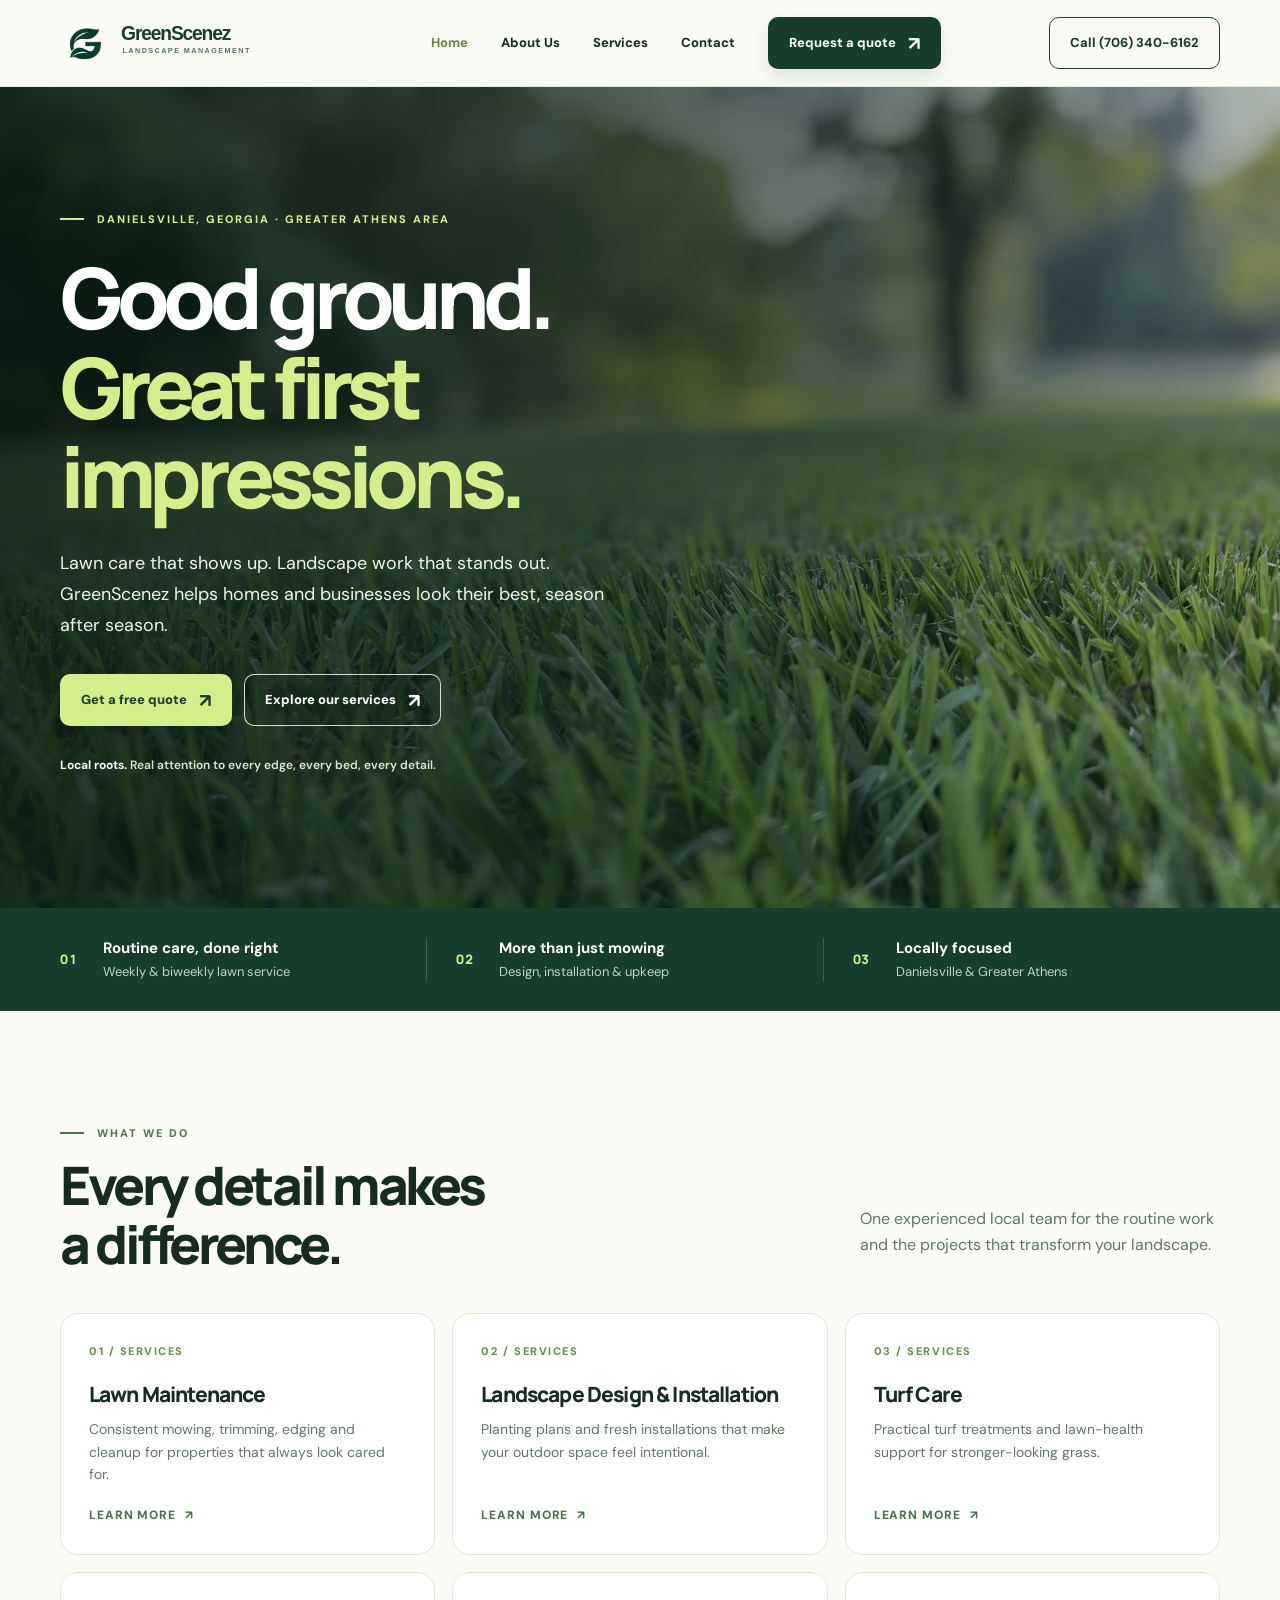
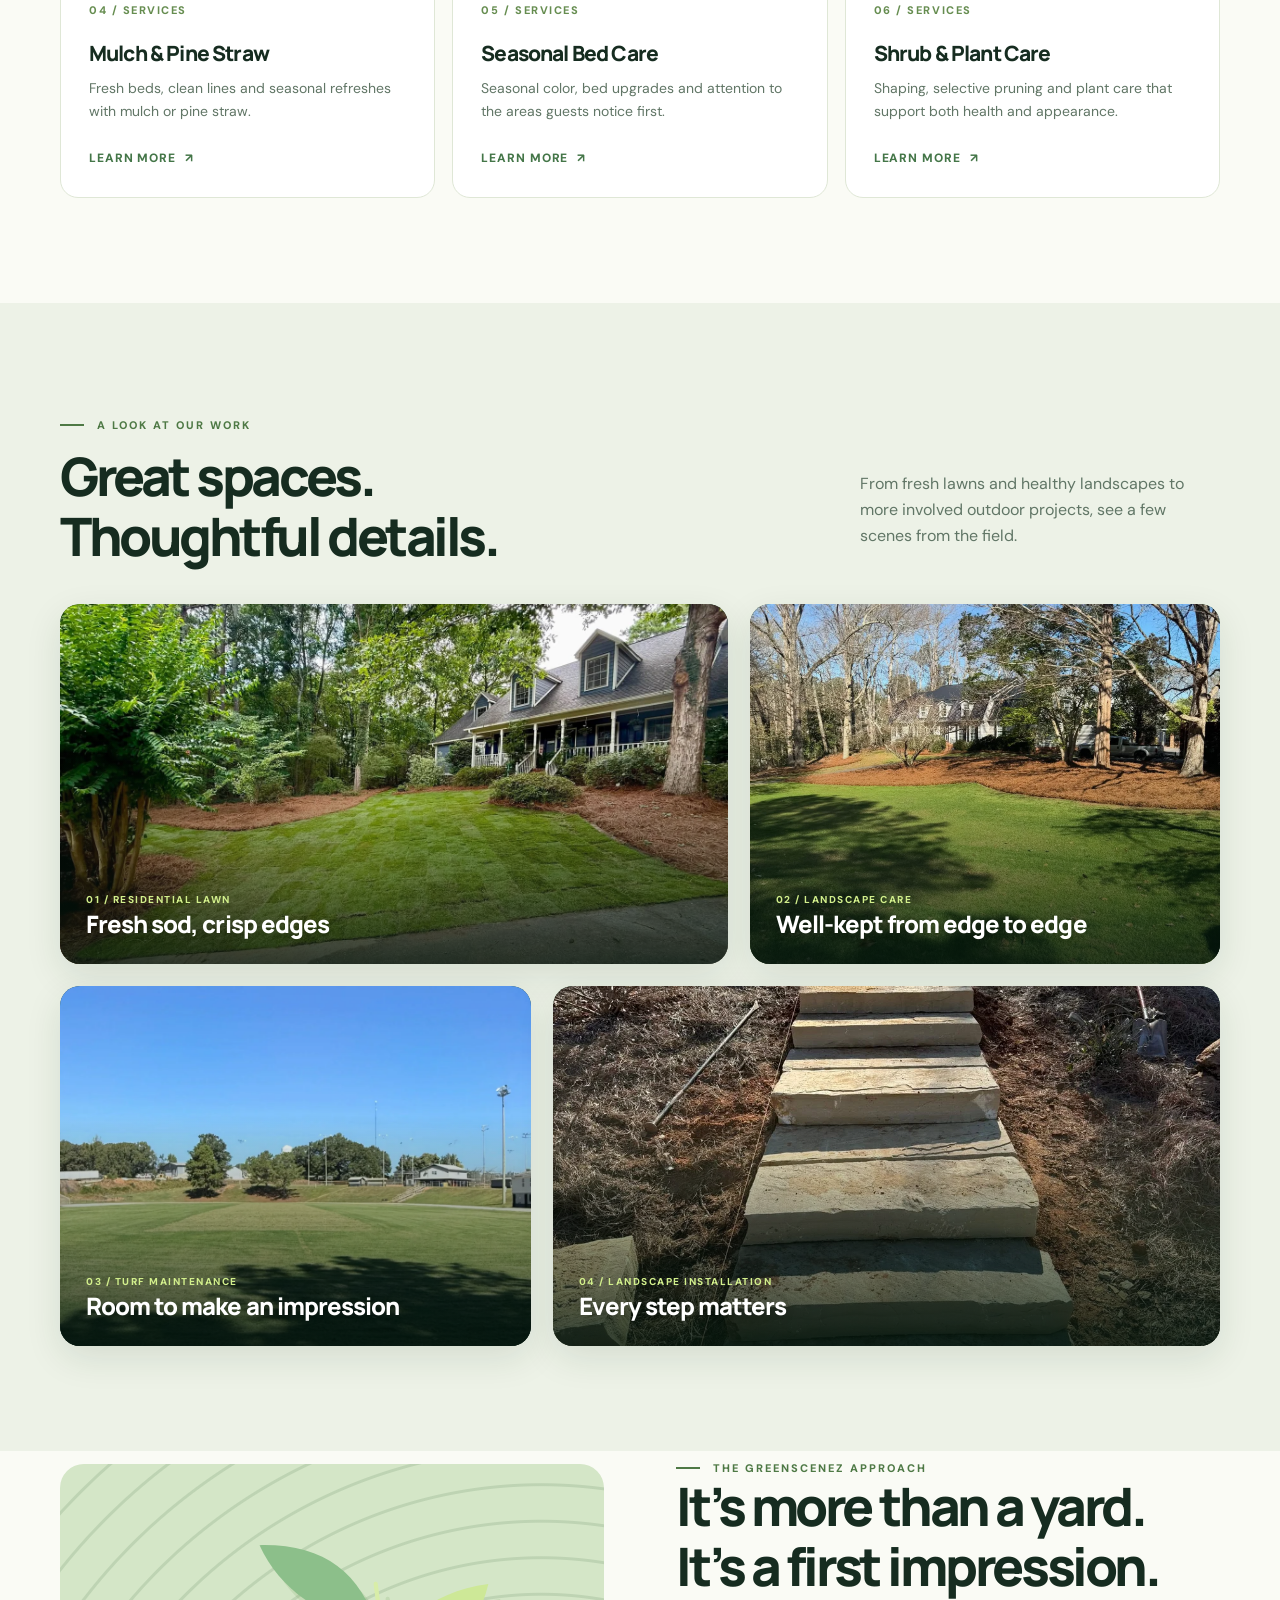
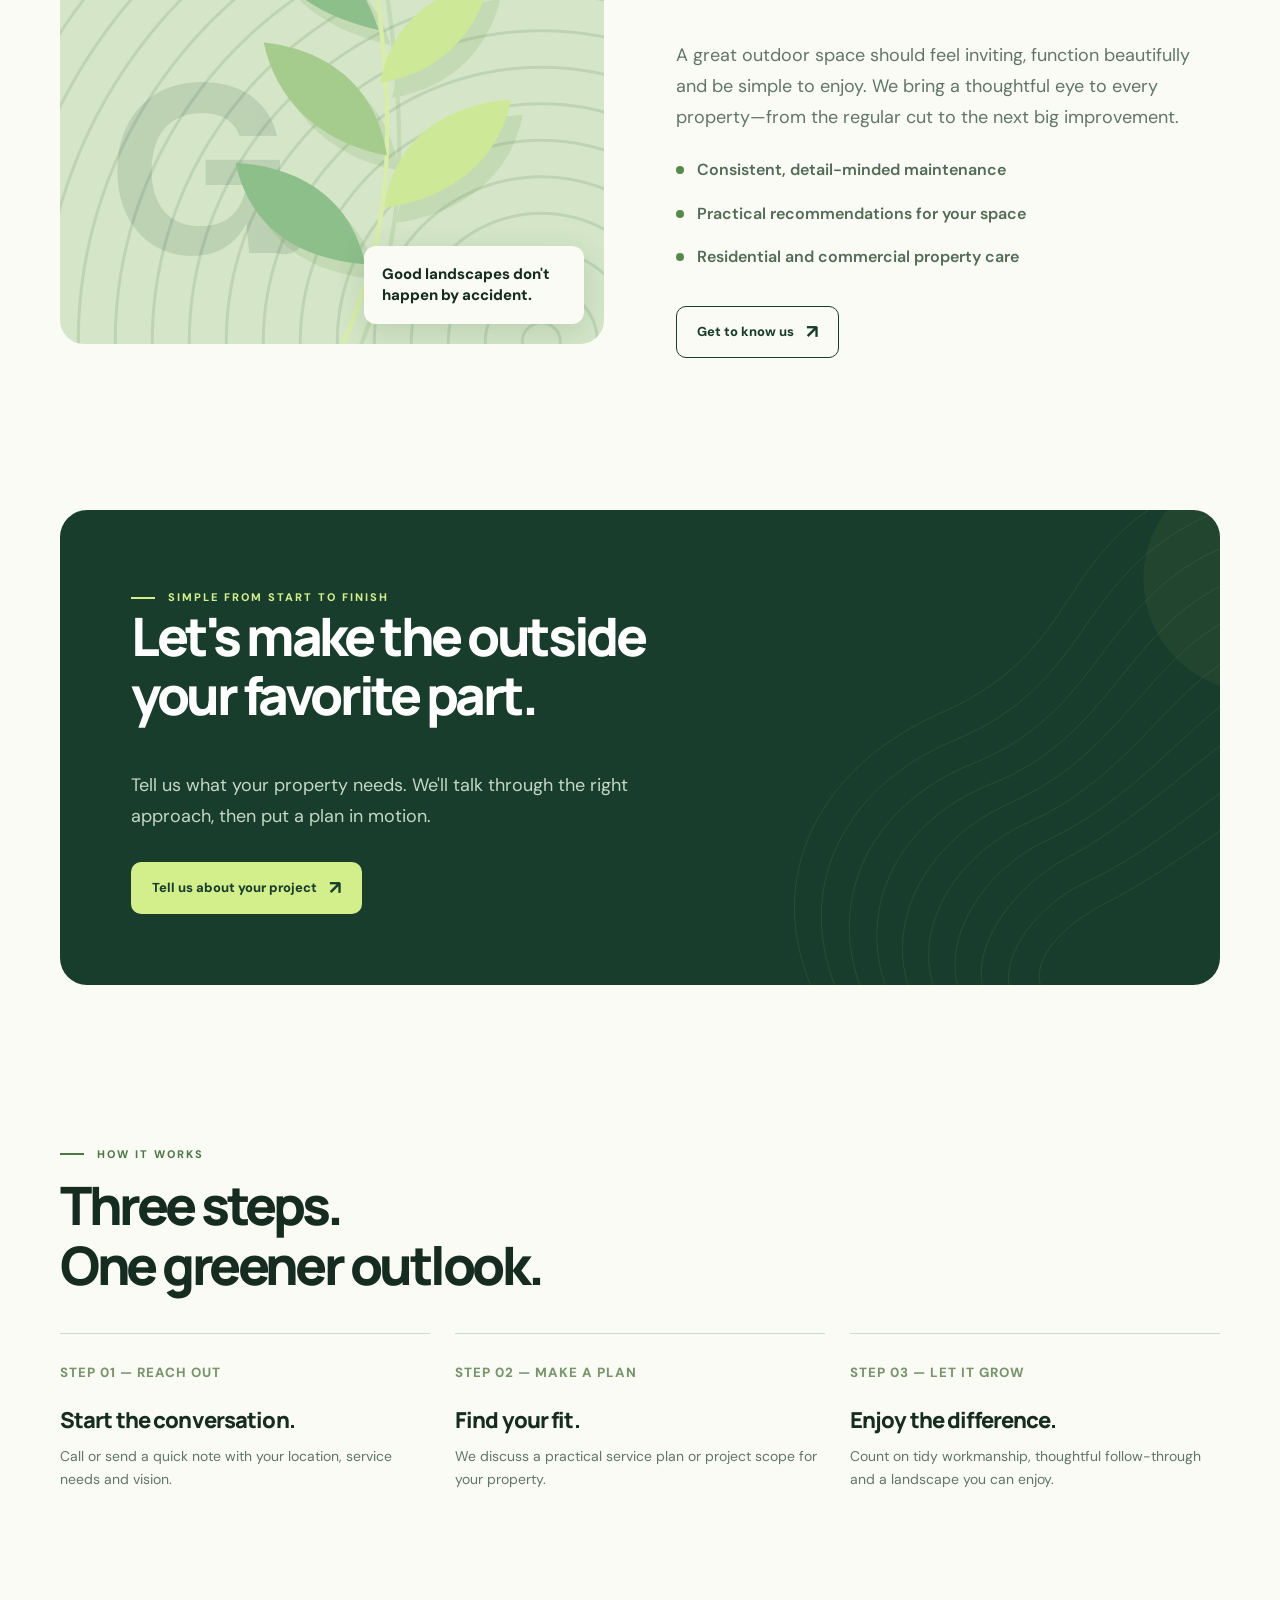
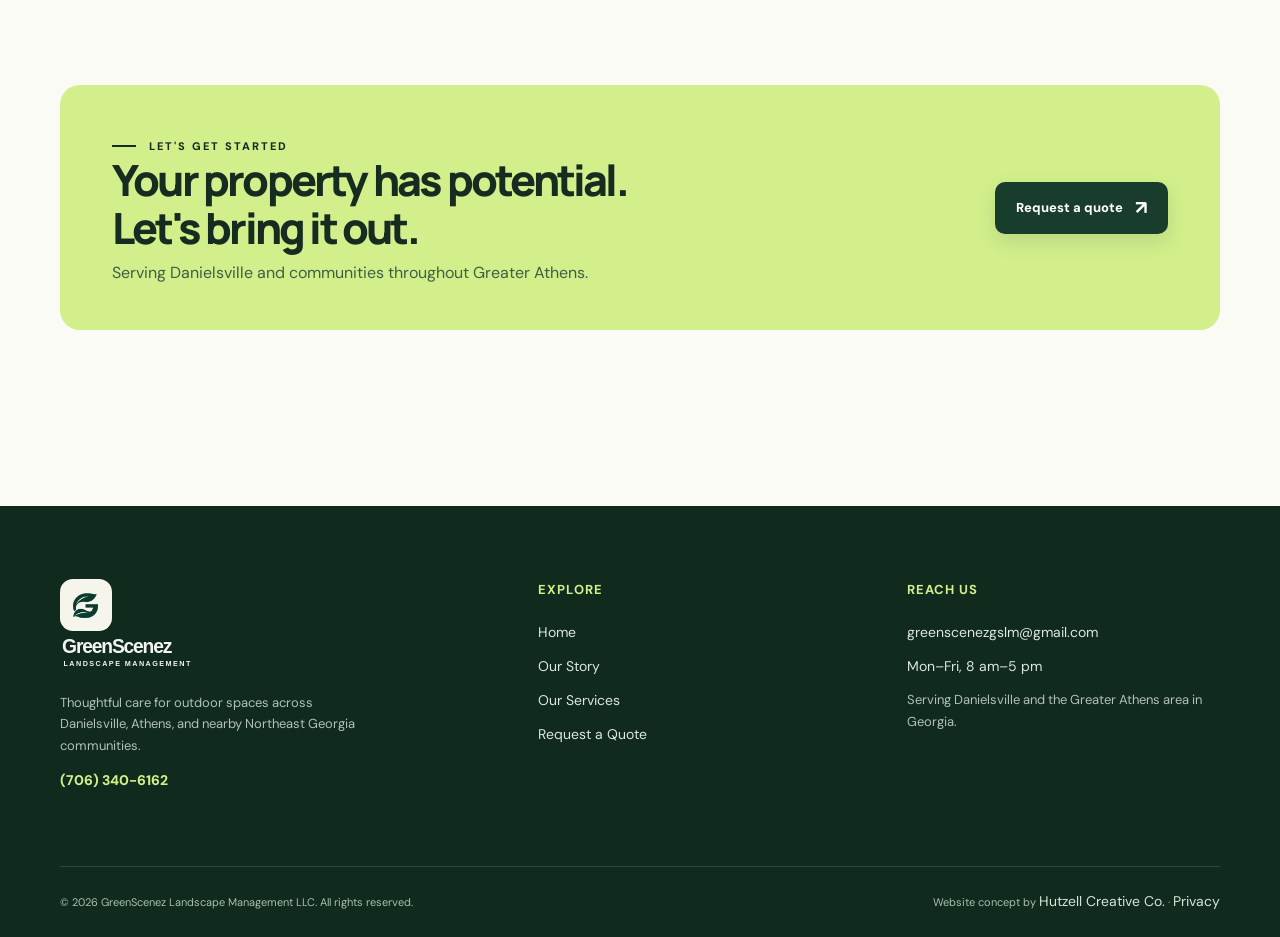
==== commit e4463919: "Add files via upload" ====
--- a/index.html
+++ b/index.html
@@ -1,4 +1,4 @@
 <!DOCTYPE html>
 <html lang="en"><head><meta charset="utf-8"/><meta content="width=device-width,initial-scale=1" name="viewport"/><meta content="#193d2c" name="theme-color"/><meta content="Local lawn maintenance, landscape installation and seasonal care across Danielsville and the Greater Athens area. Explore GreenScenez services." name="description"/><meta content="noindex,nofollow" name="robots"/><title>Landscaping &amp; Lawn Care in Danielsville, GA | GreenScenez Landscape Management</title><meta content="website" property="og:type"/><meta content="Landscaping &amp; Lawn Care in Danielsville, GA | GreenScenez" property="og:title"/><meta content="Local lawn maintenance, landscape installation and seasonal care across Danielsville and the Greater Athens area. Explore GreenScenez services." property="og:description"/><link href="assets/favicon.png" rel="icon" sizes="64x64" type="image/png"/><link href="assets/styles.css" rel="stylesheet"/><link href="https://fonts.googleapis.com" rel="preconnect"/><link crossorigin="" href="https://fonts.gstatic.com" rel="preconnect"/><script type="application/ld+json">{"@context":"https://schema.org","@type":"LandscapingBusiness","name":"GreenScenez Landscape Management LLC","telephone":"+1-706-340-6162","email":"greenscenezgslm@gmail.com","address":{"@type":"PostalAddress","postOfficeBoxNumber":"840","addressLocality":"Danielsville","addressRegion":"GA","postalCode":"30633","addressCountry":"US"},"areaServed":["Madison County, Georgia","Clarke County, Georgia","Oconee County, Georgia","Jackson County, Georgia","Banks County, Georgia","Franklin County, Georgia"],"openingHoursSpecification":{"@type":"OpeningHoursSpecification","dayOfWeek":["Monday","Tuesday","Wednesday","Thursday","Friday"],"opens":"08:00","closes":"17:00"}}</script><script defer="" src="assets/script.js"></script><link href="assets/apple-touch-icon.png" rel="apple-touch-icon"/></head><body><a class="skip" href="#main">Skip to content</a><header class="nav"><div class="container nav-inner"><a aria-label="GreenScenez home" class="brand" href="index.html"><img alt="" aria-hidden="true" class="brand-emblem" height="52" src="assets/brand-emblem.webp" width="52"/><img alt="GreenScenez Landscape Management" class="brand-wordmark" height="50" src="assets/wordmark.svg" width="203"/></a><nav aria-label="Main navigation" class="nav-links" id="site-menu"><a aria-current="page" href="index.html">Home</a><a href="about.html">About Us</a><a href="services.html">Services</a><a href="contact.html">Contact</a><a class="btn primary" href="contact.html">Request a quote <span aria-hidden="true" class="arrow">↗</span></a></nav><div class="nav-actions"><a class="btn outline" href="tel:+17063406162">Call (706) 340-6162</a><button aria-controls="site-menu" aria-expanded="false" aria-label="Toggle navigation" class="nav-toggle" type="button"><span></span><span></span><span></span></button></div></div></header><main id="main"><section class="hero hero--photo"><div class="container hero-grid"><div class="hero-copy reveal"><span class="eyebrow green">Danielsville, Georgia · Greater Athens Area</span><h1 class="display">Good ground.<br/><span class="outline-text">Great first impressions.</span></h1><p class="lead">Lawn care that shows up. Landscape work that stands out. GreenScenez helps homes and businesses look their best, season after season.</p><div class="hero-cta"><a class="btn primary" href="contact.html">Get a free quote <span class="arrow">↗</span></a><a class="btn outline" href="services.html">Explore our services <span class="arrow">↗</span></a></div><p class="micro"><strong>Local roots.</strong> Real attention to every edge, every bed, every detail.</p></div></div></section>
-<section class="proof-strip"><div class="container proof-inner"><div class="proof-item"><span class="proof-icon">✓</span><div><strong>Routine care, done right</strong><span>Weekly &amp; biweekly lawn service</span></div></div><div class="proof-item"><span class="proof-icon">✳</span><div><strong>More than just mowing</strong><span>Design, installation &amp; upkeep</span></div></div><div class="proof-item"><span class="proof-icon">⌂</span><div><strong>Locally focused</strong><span>Danielsville &amp; Greater Athens</span></div></div></div></section>
-<section class="section"><div class="container"><div class="section-head reveal"><div><span class="eyebrow green">What we do</span><h2>Every detail makes<br/>a difference.</h2></div><p>One experienced local team for the routine work and the projects that transform your landscape.</p></div><div class="services-grid"><a class="service-card reveal" href="services.html"><small class="service-num">01 / SERVICES</small><span aria-hidden="true" class="service-glyph">✳</span><h3>Lawn Maintenance</h3><p>Consistent mowing, trimming, edging and cleanup for properties that always look cared for.</p><span class="text-link">Learn more <span aria-hidden="true">↗</span></span></a><a class="service-card reveal" href="services.html"><small class="service-num">02 / SERVICES</small><span aria-hidden="true" class="service-glyph">◈</span><h3>Landscape Design &amp; Installation</h3><p>Planting plans and fresh installations that make your outdoor space feel intentional.</p><span class="text-link">Learn more <span aria-hidden="true">↗</span></span></a><a class="service-card reveal" href="services.html"><small class="service-num">03 / SERVICES</small><span aria-hidden="true" class="service-glyph">☘</span><h3>Turf Care</h3><p>Practical turf treatments and lawn-health support for stronger-looking grass.</p><span class="text-link">Learn more <span aria-hidden="true">↗</span></span></a><a class="service-card reveal" href="services.html"><small class="service-num">04 / SERVICES</small><span aria-hidden="true" class="service-glyph">▤</span><h3>Mulch &amp; Pine Straw</h3><p>Fresh beds, clean lines and seasonal refreshes with mulch or pine straw.</p><span class="text-link">Learn more <span aria-hidden="true">↗</span></span></a><a class="service-card reveal" href="services.html"><small class="service-num">05 / SERVICES</small><span aria-hidden="true" class="service-glyph">❀</span><h3>Seasonal Bed Care</h3><p>Seasonal color, bed upgrades and attention to the areas guests notice first.</p><span class="text-link">Learn more <span aria-hidden="true">↗</span></span></a><a class="service-card reveal" href="services.html"><small class="service-num">06 / SERVICES</small><span aria-hidden="true" class="service-glyph">♧</span><h3>Shrub &amp; Plant Care</h3><p>Shaping, selective pruning and plant care that support both health and appearance.</p><span class="text-link">Learn more <span aria-hidden="true">↗</span></span></a></div></div></section><section aria-labelledby="gallery-title" class="section section-gallery"><div class="container"><div class="section-head reveal"><div><span class="eyebrow green">A look at our work</span><h2 id="gallery-title">Great spaces.<br/>Thoughtful details.</h2></div><p>From fresh lawns and healthy landscapes to more involved outdoor projects, see a few scenes from the field.</p></div><div class="gallery-grid"><figure class="gallery-card gallery-card--wide reveal"><img alt="Newly installed green sod and landscaped beds at a residential property" decoding="async" height="1080" loading="lazy" src="assets/gallery-residential-sod.webp" width="1440"/><figcaption><span>01 / Residential lawn</span><strong>Fresh sod, crisp edges</strong></figcaption></figure><figure class="gallery-card reveal"><img alt="Neat green lawn and pine straw landscape beds surrounding a home" decoding="async" height="1081" loading="lazy" src="assets/gallery-lawn-landscape.webp" width="1440"/><figcaption><span>02 / Landscape care</span><strong>Well-kept from edge to edge</strong></figcaption></figure><figure class="gallery-card reveal"><img alt="Large freshly mowed athletic field with visible mowing patterns" decoding="async" height="816" loading="lazy" src="assets/gallery-athletic-field.webp" width="1440"/><figcaption><span>03 / Turf maintenance</span><strong>Room to make an impression</strong></figcaption></figure><figure class="gallery-card gallery-card--wide reveal"><img alt="Broad natural stone landscape steps installed on a wooded slope" decoding="async" height="1400" loading="lazy" src="assets/gallery-stone-steps.webp" width="1050"/><figcaption><span>04 / Landscape installation</span><strong>Every step matters</strong></figcaption></figure></div></div></section><section class="section sm" style="padding-top:0"><div class="container"><div class="two-col"><div class="picture-block art reveal"><span class="big-symbol">G.</span><img alt="" loading="lazy" src="assets/sprig.svg"/><span class="overlay-tag">Good landscapes don't happen by accident.</span></div><div class="reveal"><span class="eyebrow green">The GreenScenez approach</span><h2>It’s more than a yard.<br/>It’s a first impression.</h2><p class="lead">A great outdoor space should feel inviting, function beautifully and be simple to enjoy. We bring a thoughtful eye to every property—from the regular cut to the next big improvement.</p><div class="bullets"><div class="bullet"><span>Consistent, detail-minded maintenance</span></div><div class="bullet"><span>Practical recommendations for your space</span></div><div class="bullet"><span>Residential and commercial property care</span></div></div><a class="btn outline" href="about.html">Get to know us <span class="arrow">↗</span></a></div></div></div></section><section class="section sm"><div class="container"><div class="panel-dark reveal"><span class="eyebrow lime">Simple from start to finish</span><h2>Let's make the outside<br/>your favorite part.</h2><p class="lead" style="max-width:530px">Tell us what your property needs. We'll talk through the right approach, then put a plan in motion.</p><div style="margin-top:30px"><a class="btn lime" href="contact.html">Tell us about your project <span class="arrow">↗</span></a></div></div></div></section><section class="section sm"><div class="container"><div class="section-head"><div><span class="eyebrow green">How it works</span><h2>Three steps.<br/>One greener outlook.</h2></div></div><div class="steps"><div class="step reveal"><small>STEP 01 — REACH OUT</small><h3>Start the conversation.</h3><p>Call or send a quick note with your location, service needs and vision.</p></div><div class="step reveal"><small>STEP 02 — MAKE A PLAN</small><h3>Find your fit.</h3><p>We discuss a practical service plan or project scope for your property.</p></div><div class="step reveal"><small>STEP 03 — LET IT GROW</small><h3>Enjoy the difference.</h3><p>Count on tidy workmanship, thoughtful follow-through and a landscape you can enjoy.</p></div></div></div></section><section class="section sm"><div class="container"><div class="cta-panel reveal"><div><span class="eyebrow">Let's get started</span><h2>Your property has potential.<br/>Let's bring it out.</h2><p>Serving Danielsville and communities throughout Greater Athens.</p></div><a class="btn primary" href="contact.html">Request a quote <span class="arrow">↗</span></a></div></div></section></main><footer class="footer"><div class="container footer-main"><div><a class="brand" href="index.html"><img alt="" aria-hidden="true" class="brand-emblem" height="52" src="assets/brand-emblem.webp" width="52"/><img alt="GreenScenez Landscape Management" class="brand-wordmark" height="50" src="assets/wordmark.svg" width="203"/></a><p>Thoughtful care for outdoor spaces across Danielsville, Athens, and nearby Northeast Georgia communities.</p><a href="tel:+17063406162" style="color:var(--leaf);font-weight:800">(706) 340-6162</a></div><div><h4>Explore</h4><a href="index.html">Home</a><a href="about.html">Our Story</a><a href="services.html">Our Services</a><a href="contact.html">Request a Quote</a></div><div><h4>Reach us</h4><a href="mailto:greenscenezgslm@gmail.com">greenscenezgslm@gmail.com</a><a href="tel:+17063406162">Mon–Fri, 8 am–5 pm</a><p>Serving Danielsville and the Greater Athens area in Georgia.</p></div></div><div class="container footer-bottom"><span>© <span data-year="">2026</span> GreenScenez Landscape Management LLC. All rights reserved.</span><span>Website concept by <a href="https://hutzellcreativeco.com/" rel="noopener" target="_blank">Hutzell Creative Co.</a> · <a href="privacy.html">Privacy</a></span></div></footer></body></html>+<section class="proof-strip" aria-label="Why choose GreenScenez"><div class="container proof-inner"><div class="proof-item"><span aria-hidden="true" class="proof-index">01</span><div><strong>Routine care, done right</strong><span>Weekly &amp; biweekly lawn service</span></div></div><div class="proof-item"><span aria-hidden="true" class="proof-index">02</span><div><strong>More than just mowing</strong><span>Design, installation &amp; upkeep</span></div></div><div class="proof-item"><span aria-hidden="true" class="proof-index">03</span><div><strong>Locally focused</strong><span>Danielsville &amp; Greater Athens</span></div></div></div></section>
+<section class="section"><div class="container"><div class="section-head reveal"><div><span class="eyebrow green">What we do</span><h2>Every detail makes<br/>a difference.</h2></div><p>One experienced local team for the routine work and the projects that transform your landscape.</p></div><div class="services-grid"><a class="service-card reveal" href="services.html"><small class="service-num">01 / SERVICES</small><h3>Lawn Maintenance</h3><p>Consistent mowing, trimming, edging and cleanup for properties that always look cared for.</p><span class="text-link">Learn more <span aria-hidden="true">↗</span></span></a><a class="service-card reveal" href="services.html"><small class="service-num">02 / SERVICES</small><h3>Landscape Design &amp; Installation</h3><p>Planting plans and fresh installations that make your outdoor space feel intentional.</p><span class="text-link">Learn more <span aria-hidden="true">↗</span></span></a><a class="service-card reveal" href="services.html"><small class="service-num">03 / SERVICES</small><h3>Turf Care</h3><p>Practical turf treatments and lawn-health support for stronger-looking grass.</p><span class="text-link">Learn more <span aria-hidden="true">↗</span></span></a><a class="service-card reveal" href="services.html"><small class="service-num">04 / SERVICES</small><h3>Mulch &amp; Pine Straw</h3><p>Fresh beds, clean lines and seasonal refreshes with mulch or pine straw.</p><span class="text-link">Learn more <span aria-hidden="true">↗</span></span></a><a class="service-card reveal" href="services.html"><small class="service-num">05 / SERVICES</small><h3>Seasonal Bed Care</h3><p>Seasonal color, bed upgrades and attention to the areas guests notice first.</p><span class="text-link">Learn more <span aria-hidden="true">↗</span></span></a><a class="service-card reveal" href="services.html"><small class="service-num">06 / SERVICES</small><h3>Shrub &amp; Plant Care</h3><p>Shaping, selective pruning and plant care that support both health and appearance.</p><span class="text-link">Learn more <span aria-hidden="true">↗</span></span></a></div></div></section><section aria-labelledby="gallery-title" class="section section-gallery"><div class="container"><div class="section-head reveal"><div><span class="eyebrow green">A look at our work</span><h2 id="gallery-title">Great spaces.<br/>Thoughtful details.</h2></div><p>From fresh lawns and healthy landscapes to more involved outdoor projects, see a few scenes from the field.</p></div><div class="gallery-grid"><figure class="gallery-card gallery-card--wide reveal"><img alt="Newly installed green sod and landscaped beds at a residential property" decoding="async" height="1080" loading="lazy" src="assets/gallery-residential-sod.webp" width="1440"/><figcaption><span>01 / Residential lawn</span><strong>Fresh sod, crisp edges</strong></figcaption></figure><figure class="gallery-card reveal"><img alt="Neat green lawn and pine straw landscape beds surrounding a home" decoding="async" height="1081" loading="lazy" src="assets/gallery-lawn-landscape.webp" width="1440"/><figcaption><span>02 / Landscape care</span><strong>Well-kept from edge to edge</strong></figcaption></figure><figure class="gallery-card reveal"><img alt="Large freshly mowed athletic field with visible mowing patterns" decoding="async" height="816" loading="lazy" src="assets/gallery-athletic-field.webp" width="1440"/><figcaption><span>03 / Turf maintenance</span><strong>Room to make an impression</strong></figcaption></figure><figure class="gallery-card gallery-card--wide reveal"><img alt="Broad natural stone landscape steps installed on a wooded slope" decoding="async" height="1400" loading="lazy" src="assets/gallery-stone-steps.webp" width="1050"/><figcaption><span>04 / Landscape installation</span><strong>Every step matters</strong></figcaption></figure></div></div></section><section class="section sm" style="padding-top:0"><div class="container"><div class="two-col"><div class="picture-block art reveal"><span class="big-symbol">G.</span><img alt="" loading="lazy" src="assets/sprig.svg"/><span class="overlay-tag">Good landscapes don't happen by accident.</span></div><div class="reveal"><span class="eyebrow green">The GreenScenez approach</span><h2>It’s more than a yard.<br/>It’s a first impression.</h2><p class="lead">A great outdoor space should feel inviting, function beautifully and be simple to enjoy. We bring a thoughtful eye to every property—from the regular cut to the next big improvement.</p><div class="bullets"><div class="bullet"><span>Consistent, detail-minded maintenance</span></div><div class="bullet"><span>Practical recommendations for your space</span></div><div class="bullet"><span>Residential and commercial property care</span></div></div><a class="btn outline" href="about.html">Get to know us <span class="arrow">↗</span></a></div></div></div></section><section class="section sm"><div class="container"><div class="panel-dark reveal"><span class="eyebrow lime">Simple from start to finish</span><h2>Let's make the outside<br/>your favorite part.</h2><p class="lead" style="max-width:530px">Tell us what your property needs. We'll talk through the right approach, then put a plan in motion.</p><div style="margin-top:30px"><a class="btn lime" href="contact.html">Tell us about your project <span class="arrow">↗</span></a></div></div></div></section><section class="section sm"><div class="container"><div class="section-head"><div><span class="eyebrow green">How it works</span><h2>Three steps.<br/>One greener outlook.</h2></div></div><div class="steps"><div class="step reveal"><small>STEP 01 — REACH OUT</small><h3>Start the conversation.</h3><p>Call or send a quick note with your location, service needs and vision.</p></div><div class="step reveal"><small>STEP 02 — MAKE A PLAN</small><h3>Find your fit.</h3><p>We discuss a practical service plan or project scope for your property.</p></div><div class="step reveal"><small>STEP 03 — LET IT GROW</small><h3>Enjoy the difference.</h3><p>Count on tidy workmanship, thoughtful follow-through and a landscape you can enjoy.</p></div></div></div></section><section class="section sm"><div class="container"><div class="cta-panel reveal"><div><span class="eyebrow">Let's get started</span><h2>Your property has potential.<br/>Let's bring it out.</h2><p>Serving Danielsville and communities throughout Greater Athens.</p></div><a class="btn primary" href="contact.html">Request a quote <span class="arrow">↗</span></a></div></div></section></main><footer class="footer"><div class="container footer-main"><div><a class="brand" href="index.html"><img alt="" aria-hidden="true" class="brand-emblem" height="52" src="assets/brand-emblem.webp" width="52"/><img alt="GreenScenez Landscape Management" class="brand-wordmark" height="50" src="assets/wordmark.svg" width="203"/></a><p>Thoughtful care for outdoor spaces across Danielsville, Athens, and nearby Northeast Georgia communities.</p><a href="tel:+17063406162" style="color:var(--leaf);font-weight:800">(706) 340-6162</a></div><div><h4>Explore</h4><a href="index.html">Home</a><a href="about.html">Our Story</a><a href="services.html">Our Services</a><a href="contact.html">Request a Quote</a></div><div><h4>Reach us</h4><a href="mailto:greenscenezgslm@gmail.com">greenscenezgslm@gmail.com</a><a href="tel:+17063406162">Mon–Fri, 8 am–5 pm</a><p>Serving Danielsville and the Greater Athens area in Georgia.</p></div></div><div class="container footer-bottom"><span>© <span data-year="">2026</span> GreenScenez Landscape Management LLC. All rights reserved.</span><span>Website concept by <a href="https://hutzellcreativeco.com/" rel="noopener" target="_blank">Hutzell Creative Co.</a> · <a href="privacy.html">Privacy</a></span></div></footer></body></html>
--- a/assets/styles.css
+++ b/assets/styles.css
@@ -50,3 +50,173 @@
 @media(max-width:1000px){.brand img.brand-emblem{width:46px;height:46px}.brand img.brand-wordmark{width:178px}.hero--photo .hero-grid{min-height:600px}}
 @media(max-width:800px){.brand img.brand-emblem{width:42px;height:42px}.brand img.brand-wordmark{width:158px}.hero--photo .hero-grid{min-height:550px;padding-block:85px 92px}.hero--photo{background-image:linear-gradient(90deg,rgba(7,28,18,.85),rgba(7,29,18,.58)),url('hero-grass.webp');background-position:58% center}.gallery-grid{gap:16px}.gallery-card{min-height:290px}.gallery-card figcaption{left:19px;bottom:20px;right:14px}}
 @media(max-width:620px){.hero--photo .hero-grid{min-height:520px;padding-block:75px 82px}.hero--photo .hero-copy h1{font-size:clamp(43px,10vw,62px)}.gallery-card,.gallery-card--wide{grid-column:span 12;min-height:290px}.gallery-card:last-child{min-height:360px}.gallery-card:last-child img{object-position:center 52%}.picture-block.owner-portrait{min-height:355px}.footer .brand img.brand-emblem{width:47px;height:47px}.footer .brand img.brand-wordmark{width:184px}}
+
+/* Secondary-page heroes: abstract mower stripes instead of the original cream fill.
+   Keep the real grass photograph exclusive to the homepage hero. */
+.page-hero {
+  background-color: #d4e6d3;
+  background-image:
+    linear-gradient(90deg,
+      rgba(248, 251, 243, .97) 0%,
+      rgba(248, 251, 243, .89) 28%,
+      rgba(248, 251, 243, .48) 58%,
+      rgba(248, 251, 243, .04) 100%),
+    url('abstract-lawn-stripes.webp');
+  background-position: center, center 34%;
+  background-size: cover;
+  background-repeat: no-repeat;
+  border-bottom: 5px solid var(--pine);
+}
+.page-hero::after { display: none; }
+.page-hero h1 { color: var(--forest); }
+.page-hero h1 span[style] { color: #315f39 !important; }
+.page-hero .lead { color: #365643; font-weight: 500; }
+.page-hero .eyebrow.green { color: #315f39; }
+@media (max-width: 800px) {
+  .page-hero {
+    background-image:
+      linear-gradient(90deg,
+        rgba(248, 251, 243, .94),
+        rgba(248, 251, 243, .81) 70%,
+        rgba(248, 251, 243, .60)),
+      url('abstract-lawn-stripes.webp');
+    background-position: center, 53% center;
+  }
+}
+
+
+/* ========================================================================
+   GreenScenez visual system: clean, numbered content instead of emoji glyphs.
+   Keeps actual action icons small, consistent, and accessible.
+   ======================================================================== */
+
+/* Number-led, compact proof strip (desktop and mobile). */
+.proof-inner {
+  gap: clamp(18px, 2.3vw, 30px);
+  padding-block: 30px;
+}
+.proof-item { gap: 14px; min-width: 0; }
+.proof-item > .proof-index {
+  display: block;
+  flex: 0 0 29px;
+  border: 0;
+  border-radius: 0;
+  width: auto;
+  height: auto;
+  color: var(--leaf);
+  font: 800 13px/1.3 Manrope, system-ui, sans-serif;
+  letter-spacing: .04em;
+  font-variant-numeric: tabular-nums;
+}
+.proof-item > div { min-width: 0; }
+.proof-item strong { font-size: 15px; line-height: 1.4; }
+.proof-item > div > span { font-size: 13px; line-height: 1.5; margin-top: 3px; }
+
+/* Service cards: the service number is the visual identifier. */
+.service-card {
+  padding: 28px;
+  min-height: 226px;
+  border-radius: 18px;
+}
+.service-num {
+  display: block;
+  margin-bottom: 21px;
+  font-size: 11px;
+  letter-spacing: .14em;
+  color: #668d50;
+}
+.service-card h3 {
+  font-size: 21px;
+  margin-bottom: 11px;
+  line-height: 1.25;
+  text-wrap: pretty;
+}
+.service-card p {
+  font-size: 14px;
+  line-height: 1.62;
+  margin-bottom: 18px;
+}
+.service-card .text-link {
+  padding-top: 2px;
+  width: fit-content;
+}
+.service-card:focus-visible,
+.feature:focus-visible,
+.contact-detail a:focus-visible {
+  outline: 3px solid #8aaf5d;
+  outline-offset: 4px;
+}
+
+/* Values: typographic labels instead of mismatched ornamental characters. */
+.feature { padding: 28px; border-radius: 18px; }
+.feature .feature-index {
+  display: block;
+  margin-bottom: 14px;
+  color: #64884c;
+  font-size: 10px;
+  line-height: 1.45;
+  font-weight: 800;
+  letter-spacing: .13em;
+}
+.feature h3 { font-size: 21px; margin-bottom: 9px; }
+.feature p { font-size: 14.5px; line-height: 1.65; }
+
+/* Number-led services page, without the unrelated square icon-like backgrounds. */
+.service-row .number {
+  width: auto;
+  height: auto;
+  display: block;
+  background: transparent;
+  border-radius: 0;
+  color: #638451;
+  font: 800 22px/1.3 Manrope, system-ui, sans-serif;
+  font-variant-numeric: tabular-nums;
+}
+
+/* Functional contact information uses matching 24x24 SVG line icons only. */
+.contact-detail { gap: 14px; }
+.contact-detail .cd-icon {
+  display: block;
+  flex: 0 0 22px;
+  width: 22px;
+  height: 22px;
+  margin-top: 2px;
+  color: var(--leaf);
+}
+.contact-detail > div { min-width: 0; }
+.contact-detail a, .contact-detail > div > span {
+  overflow-wrap: anywhere;
+}
+
+/* A small geometric marker replaces the font-dependent checkmark character. */
+.bullet:before {
+  content: '';
+  flex-basis: 8px;
+  width: 8px;
+  height: 8px;
+  margin-top: 9px;
+  border-radius: 50%;
+  background: #568a4b;
+}
+
+@media (max-width: 800px) {
+  .proof-inner { gap: 17px; padding-block: 27px; }
+  .proof-item { gap: 12px; padding-bottom: 17px; }
+  .proof-item:last-child { padding-bottom: 0; }
+  .proof-item strong { font-size: 16px; }
+  .proof-item > div > span { font-size: 13.5px; }
+  .service-card { min-height: 0; }
+}
+@media (max-width: 520px) {
+  .service-card { padding: 25px 24px 26px; min-height: 0; }
+  .service-num { margin-bottom: 15px; }
+  .service-card h3 { font-size: 21px; margin-bottom: 10px; }
+  .service-card p { font-size: 14.5px; margin-bottom: 12px; }
+  .service-card .text-link { margin-top: 6px; }
+  .services-grid { gap: 14px; }
+  .feature-list { gap: 14px; margin-top: 27px; }
+  .feature { padding: 24px 23px; }
+  .feature .feature-index { margin-bottom: 13px; }
+  .feature h3 { font-size: 20px; }
+  .service-row .number { margin-bottom: 11px; }
+}
